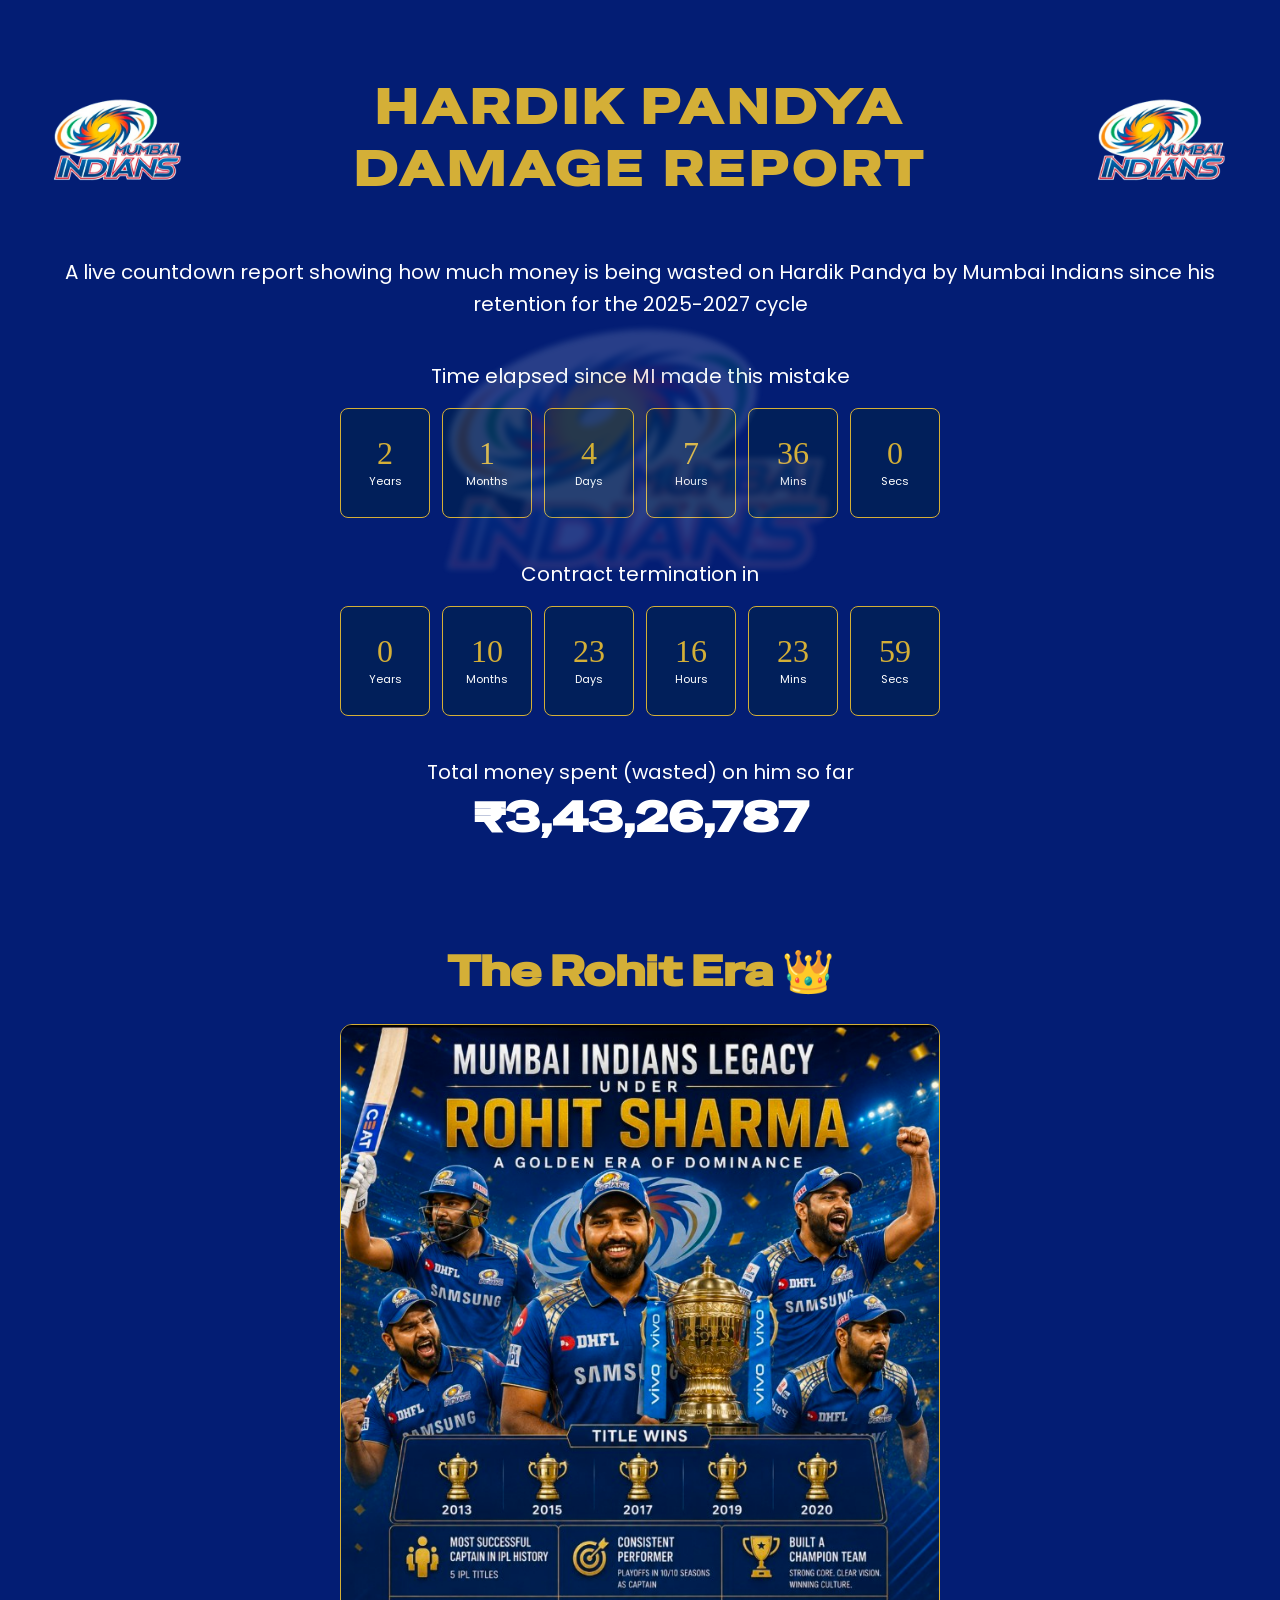
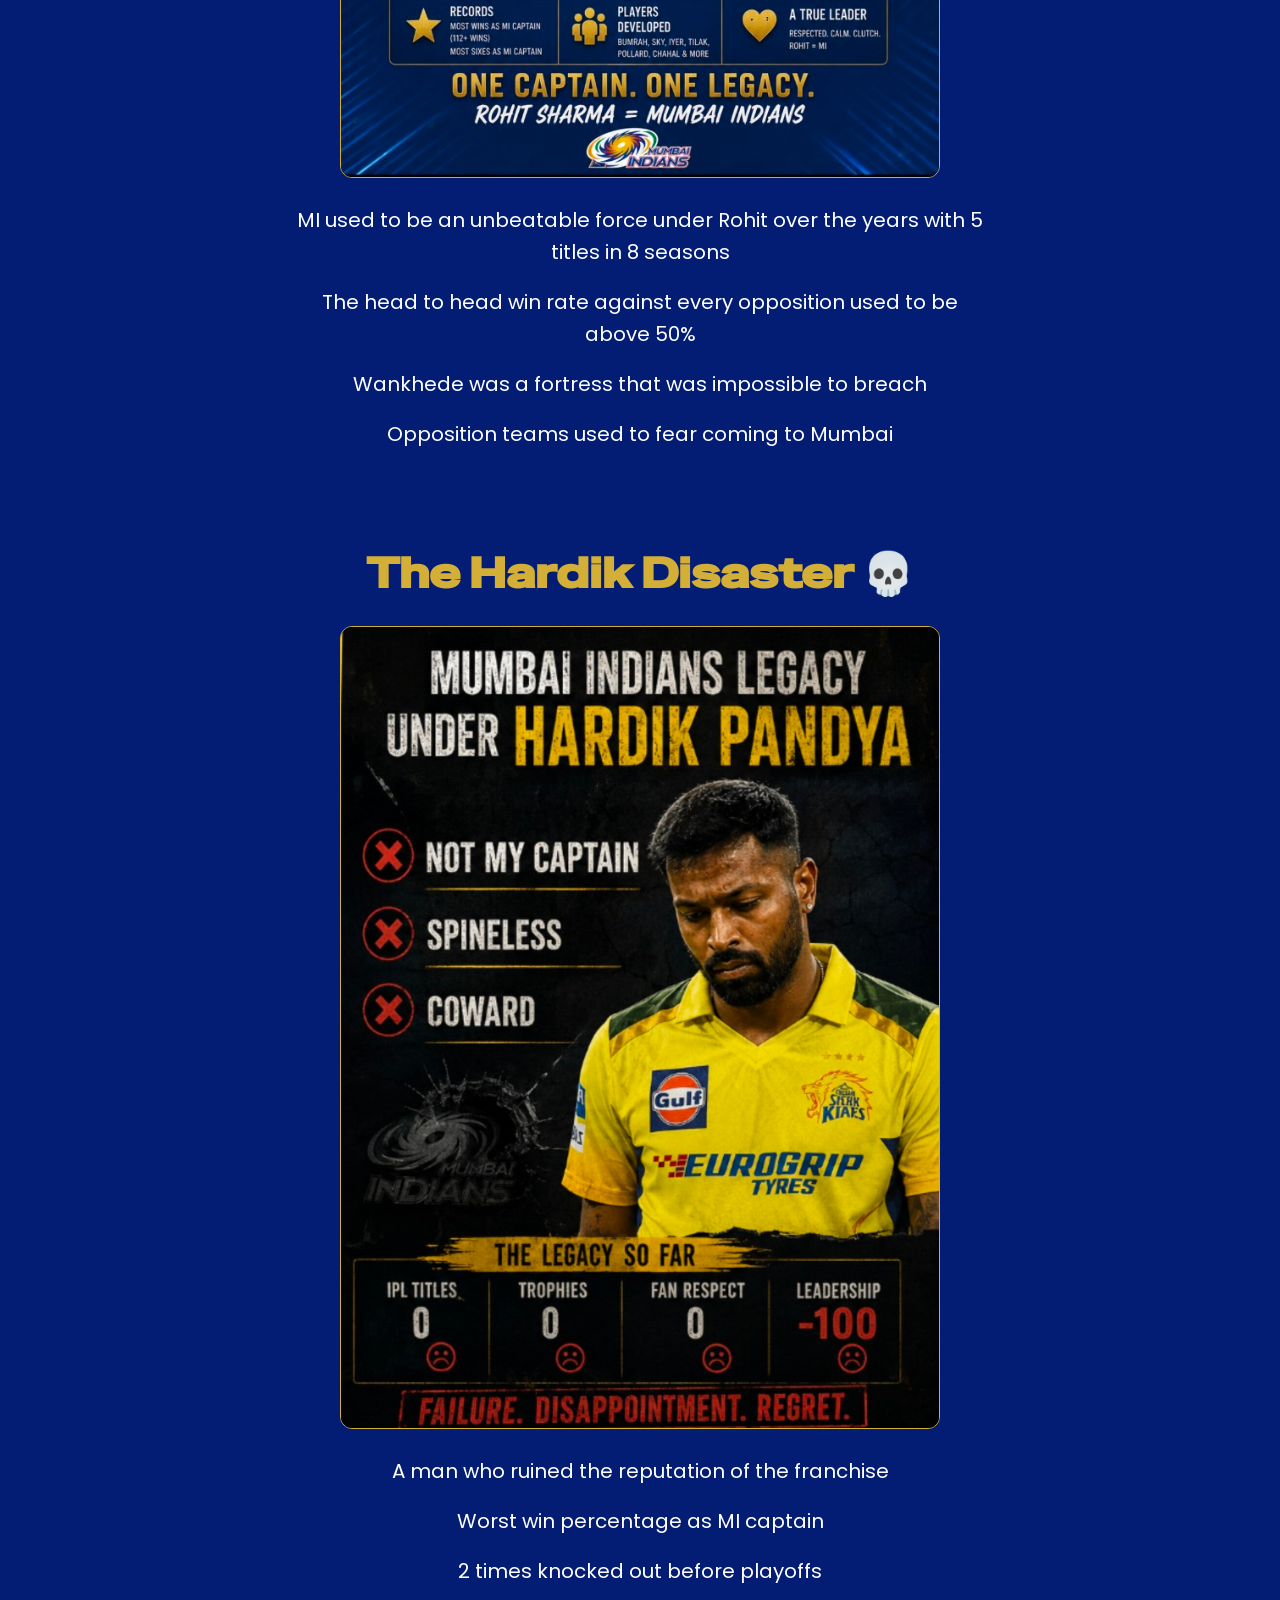
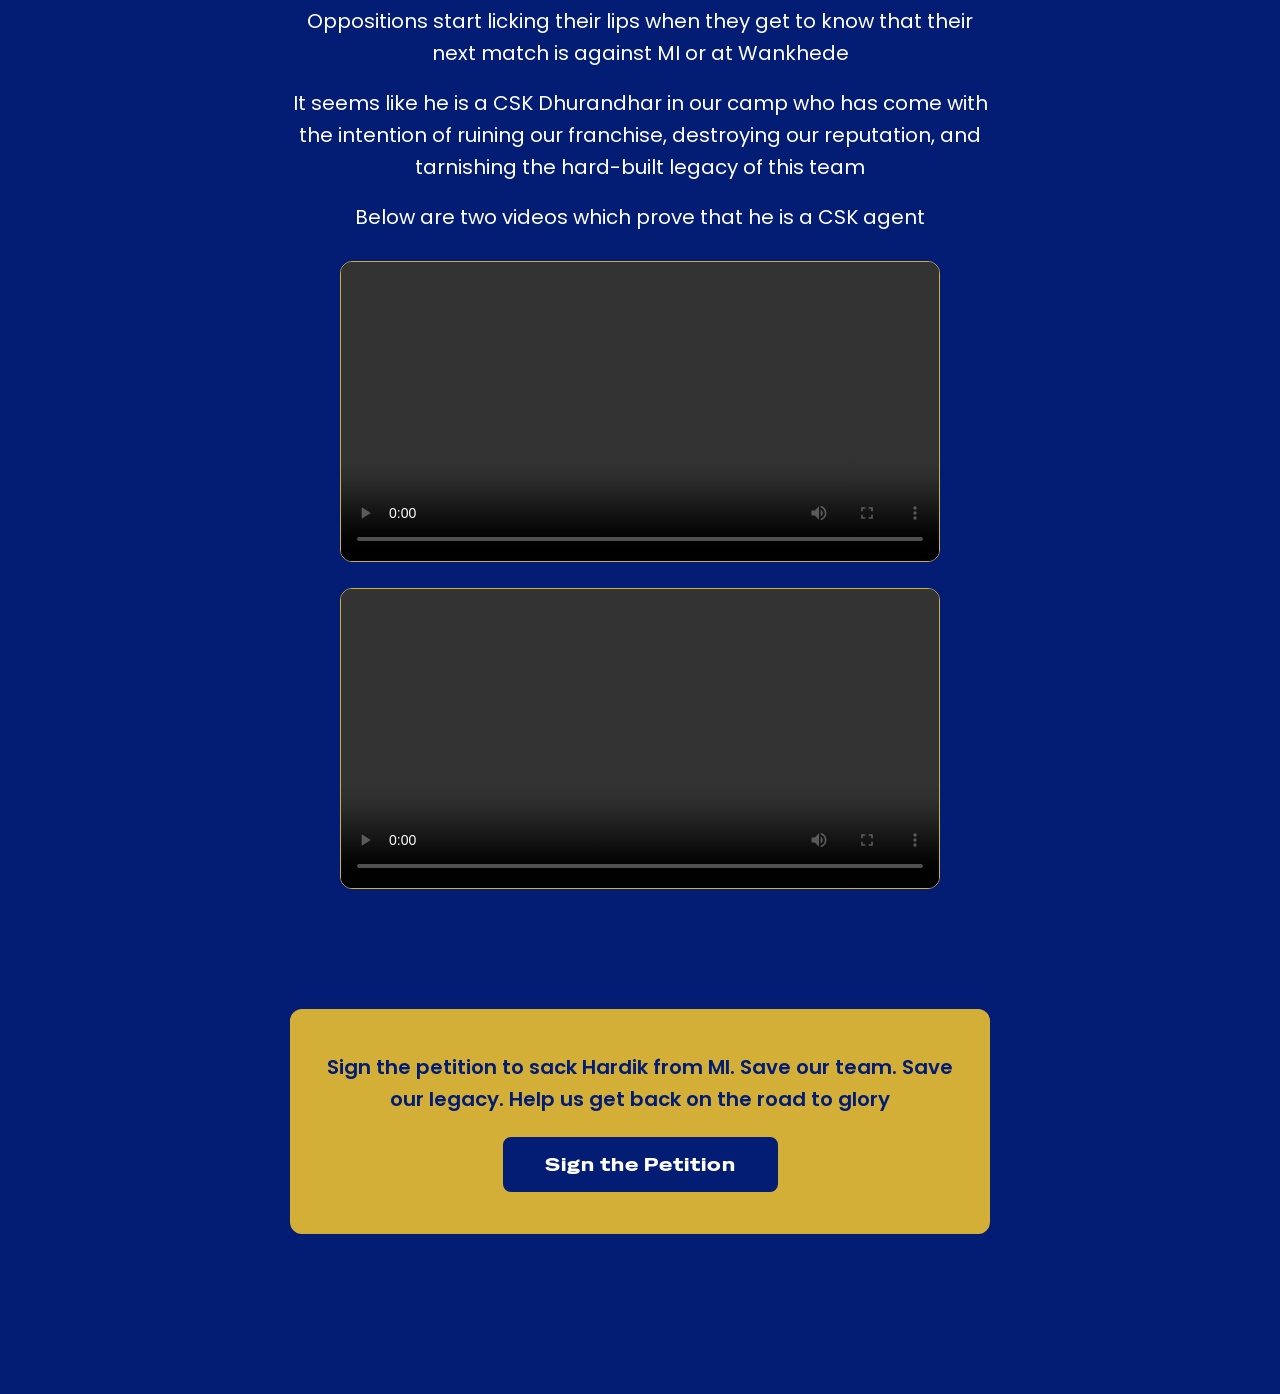
==== index.html @ b76c21c2 "Add files via upload" ====
<!DOCTYPE html>
<html>
    <head>
        <script src="script.js" defer></script>
        <link href="https://fonts.googleapis.com/css2?family=Special+Gothic+Expanded+One&family=Poppins:wght@300;400;600&display=swap" rel="stylesheet">
        <link rel="stylesheet" href="style.css">
        <title>Hardik Pandya Damage Report</title>
    </head>

    <body>

        <div class="bg-watermark"></div>

        <div class="header">
            <div class="header-top">
                <img src="MIlogoUpdated.png" class="header-logo" alt="MI Logo">
                <h1>HARDIK PANDYA DAMAGE REPORT</h1>
                <img src="MIlogoUpdated.png" class="header-logo" alt="MI Logo">
            </div>
            <p>A live countdown report showing how much money is being wasted on Hardik Pandya by Mumbai Indians since his retention for the 2025-2027 cycle</p>
        </div>

        <div class="section">
            <p>Time elapsed since MI made this mistake</p>
            <div class="boxes">
                <div class="box"><span id="el-y">0</span><small>Years</small></div>
                <div class="box"><span id="el-mo">0</span><small>Months</small></div>
                <div class="box"><span id="el-d">0</span><small>Days</small></div>
                <div class="box"><span id="el-h">0</span><small>Hours</small></div>
                <div class="box"><span id="el-m">0</span><small>Mins</small></div>
                <div class="box"><span id="el-s">0</span><small>Secs</small></div>
            </div>
        </div>

        <div class="section">
            <p>Contract termination in</p>
            <div class="boxes">
                <div class="box"><span id="re-y">0</span><small>Years</small></div>
                <div class="box"><span id="re-mo">0</span><small>Months</small></div>
                <div class="box"><span id="re-d">0</span><small>Days</small></div>
                <div class="box"><span id="re-h">0</span><small>Hours</small></div>
                <div class="box"><span id="re-m">0</span><small>Mins</small></div>
                <div class="box"><span id="re-s">0</span><small>Secs</small></div>
            </div>
        </div>

        <div class="money-section">
            <p>Total money spent (wasted) on him so far</p>
            <h2 id="money">₹0</h2>
        </div>

        <div class="image-section">

            <h2>The Rohit Era 👑</h2>
            <img src="RohitLegacy.jpeg" class="stat-image" alt="Rohit Sharma Captaincy Stats">
            <p>MI used to be an unbeatable force under Rohit over the years with 5 titles in 8 seasons</p>
            <p>The head to head win rate against every opposition used to be above 50%</p>
            <p>Wankhede was a fortress that was impossible to breach</p>
            <p style="margin-bottom: 60px;">Opposition teams used to fear coming to Mumbai</p>

            <h2>The Hardik Disaster 💀</h2>
            <img src="Hardiklegacy.jpeg" class="stat-image" alt="Hardik Pandya Captaincy Stats">
            <p>A man who ruined the reputation of the franchise</p>
            <p>Worst win percentage as MI captain</p>
            <p>2 times knocked out before playoffs</p>
            <p>Oppositions start licking their lips when they get to know that their next match is against MI or at Wankhede</p>
            <p>It seems like he is a CSK Dhurandhar in our camp who has come with the intention of ruining our franchise, destroying our reputation, and tarnishing the hard-built legacy of this team</p>
            <p>Below are two videos which prove that he is a CSK agent</p>

            <video class="proof-video" controls>
                <source src="HardikCSKagent.mp4" type="video/mp4">
                Your browser does not support the video tag.
            </video>

            <video class="proof-video" controls>
                <source src="HardikCSKDhurandhar.mp4" type="video/mp4">
                Your browser does not support the video tag.
            </video>

        </div>

        <div class="petition-section">
            <p>Sign the petition to sack Hardik from MI. Save our team. Save our legacy. Help us get back on the road to glory</p>
            <a href="petition.html" class="petition-btn">Sign the Petition</a>
        </div>

    </body>
</html>
---- style.css ----
* {
    margin: 0;
    padding: 0;
    box-sizing: border-box;
}

body {
    background-color: #031d74;
    color: #ffffff;
    font-family: 'Special Gothic Expanded One', sans-serif;
    text-align: center;
    padding: 40px 20px;
    position: relative;
    z-index: 1;
}

/* PETITION PAGE OVERRIDES */
body.petition-page {
    background-color: #ffffff;
    color: #111111;
}

body.petition-page h1 {
    color: #D4AF37;
    letter-spacing: 3px;
}

body.petition-page h2 {
    color: #111111;
}

body.petition-page p {
    color: #333333;
}

body.petition-page .bg-watermark {
    opacity: 0;
}

body.petition-page .story-block {
    border-left: 3px solid #031d74;
}

body.petition-page .story-block h2 {
    color: #031d74;
}

body.petition-page .story-block p {
    color: #333333;
}

body.petition-page .petition-final {
    background-color: #031d74;
    border: 2px solid #D4AF37;
    border-radius: 12px;
}

body.petition-page .petition-final h2 {
    color: #D4AF37;
}

body.petition-page .petition-final p {
    color: #ffffff;
}

/* Gold button, turns blue on hover */
body.petition-page .petition-btn {
    background-color: #D4AF37;
    color: #031d74;
    font-weight: 700;
}

body.petition-page .petition-btn:hover {
    background-color: #031d74;
    color: #D4AF37;
    border: 2px solid #D4AF37;
}

body.petition-page .back-btn {
    color: #031d74;
    font-weight: 600;
}

body.petition-page .back-btn:hover {
    color: #D4AF37;
}

.bg-watermark {
    position: fixed;
    top: 50%;
    left: 50%;
    transform: translate(-50%, -50%);
    width: 600px;
    height: 600px;
    background-image: url('MIlogoUpdated.png');
    background-size: contain;
    background-repeat: no-repeat;
    background-position: center;
    opacity: 0.15;
    filter: blur(3px);
    z-index: 0;
    pointer-events: none;
}

h1 {
    font-family: 'Special Gothic Expanded One', sans-serif;
    font-size: 48px;
    color: #D4AF37;
    letter-spacing: 5px;
    margin-bottom: 5px;
}

h2 {
    font-family: 'Special Gothic Expanded One', sans-serif;
    font-size: 42px;
    color: #ffffff;
    margin-bottom: 10px;
}

p {
    font-size: 20px;
    color: #ffffff;
    margin-bottom: 2px;
    line-height: 1.6;
    font-family: 'Poppins', sans-serif;
}

.header {
    margin-bottom: 40px;
}

.header-top {
    display: flex;
    align-items: center;
    justify-content: center;
    gap: 20px;
    margin-bottom: 16px;
}

.header-logo {
    width: 200px;
    height: 200px;
    object-fit: contain;
}

.section {
    margin: 40px auto;
    max-width: 700px;
}

.boxes {
    display: flex;
    justify-content: center;
    gap: 12px;
    flex-wrap: wrap;
    margin-top: 16px;
}

.box {
    background-color: #011f5a;
    color: #D4AF37;
    width: 90px;
    height: 110px;
    border-radius: 8px;
    display: flex;
    flex-direction: column;
    align-items: center;
    justify-content: center;
    font-family: 'Bebas Neue', cursive;
    border: 1px solid #D4AF37;
}

.box span {
    font-size: 32px;
    line-height: 1;
}

.box small {
    font-size: 11px;
    font-family: 'Poppins', sans-serif;
    margin-top: 4px;
    color: #ffffff;
}

.money-section {
    margin: 40px auto;
    max-width: 700px;
    margin-bottom: 80px;
}

.image-section {
    margin: 40px auto;
    max-width: 700px;
    display: flex;
    flex-direction: column;
    align-items: center;
    gap: 16px;
}

.stat-image {
    width: 100%;
    max-width: 600px;
    border-radius: 12px;
    border: 1px solid #D4AF37;
    opacity: 1;
    margin-bottom: 10px;
    position: relative;
    z-index: 2;
}

.image-section h2 {
    color: #D4AF37;
    margin-top: 20px;
}

.proof-video {
    width: 100%;
    max-width: 600px;
    border-radius: 12px;
    border: 1px solid #D4AF37;
    margin-top: 10px;
    position: relative;
    z-index: 2;
}

.petition-section {
    margin: 120px auto;
    max-width: 700px;
    padding: 40px 20px;

    background-color: #D4AF37;
    border: 2px solid #D4AF37;
    border-radius: 12px;

    position: relative;
    z-index: 5;

    opacity: 1;
    isolation: isolate;
}

.petition-section p {
    color: #031d74;
    font-weight: 600;
}

.petition-btn {
    display: inline-block;
    margin-top: 20px;
    padding: 14px 40px;
    background-color: #031d74;
    color: #ffffff;
    font-family: 'Special Gothic Expanded One', sans-serif;
    font-size: 18px;
    border-radius: 8px;
    text-decoration: none;
    letter-spacing: 1px;
    transition: all 0.3s ease;
    border: 2px solid #031d74;
}

.petition-btn:hover {
    background-color: #ffffff;
    color: #031d74;
    border: 2px solid #031d74;
}

.petition-btn:hover {
    background-color: #ffffff;
    color: #031d74;
}

.petition-story {
    max-width: 700px;
    margin: 40px auto;
    display: flex;
    flex-direction: column;
    gap: 40px;
    text-align: left;
}

.story-block {
    border-left: 3px solid #D4AF37;
    padding-left: 24px;
}

.story-block h2 {
    color: #D4AF37;
    font-size: 28px;
    margin-bottom: 12px;
}

.story-block p {
    font-size: 16px;
    color: #ffffff;
    margin-bottom: 12px;
    line-height: 1.8;
}

.petition-final {
    text-align: center;
    padding: 40px 20px;
    border: 1px solid #D4AF37;
    border-radius: 12px;
    margin-top: 20px;
}

.back-btn {
    display: inline-block;
    margin-top: 10px;
    color: #D4AF37;
    font-family: 'Poppins', sans-serif;
    font-size: 14px;
    text-decoration: none;
    transition: all 0.3s ease;
}

.bottom-back {
    text-align: center;
    margin-top: 30px;
    margin-bottom: 60px;
}
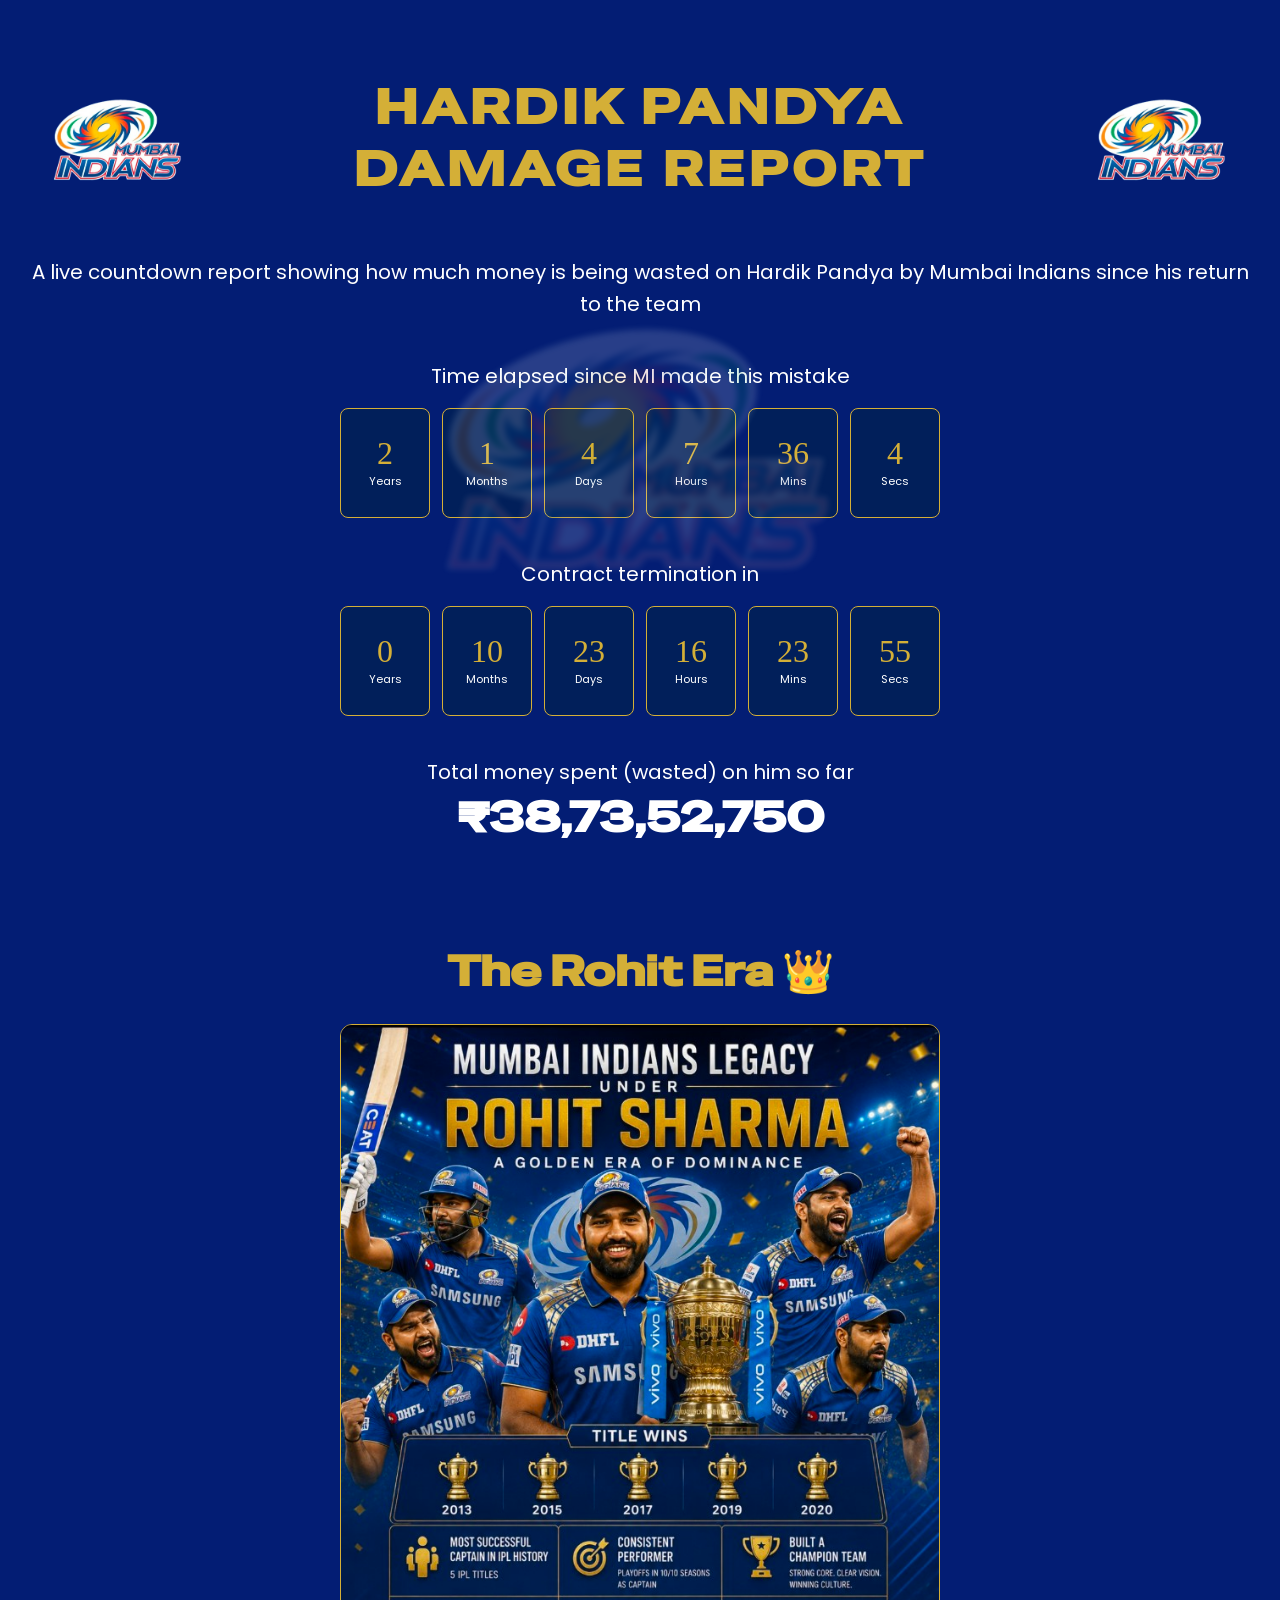
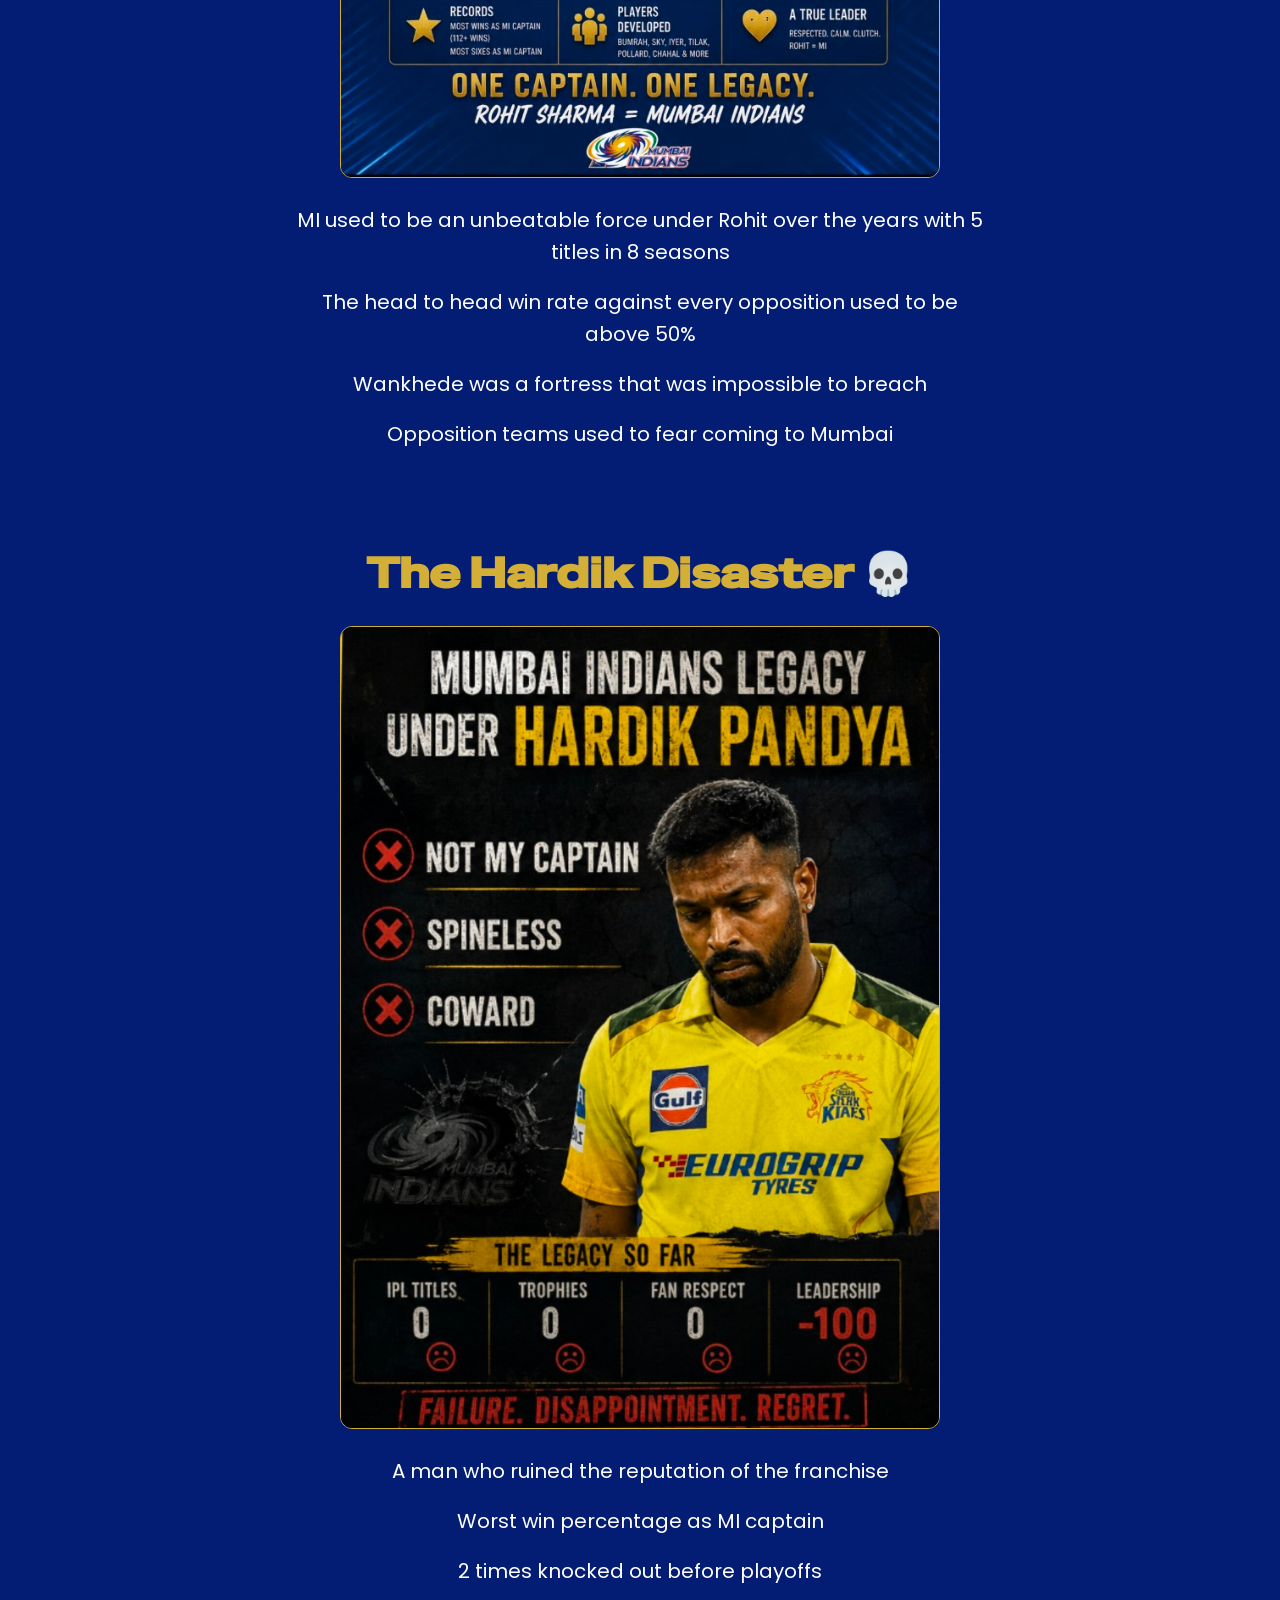
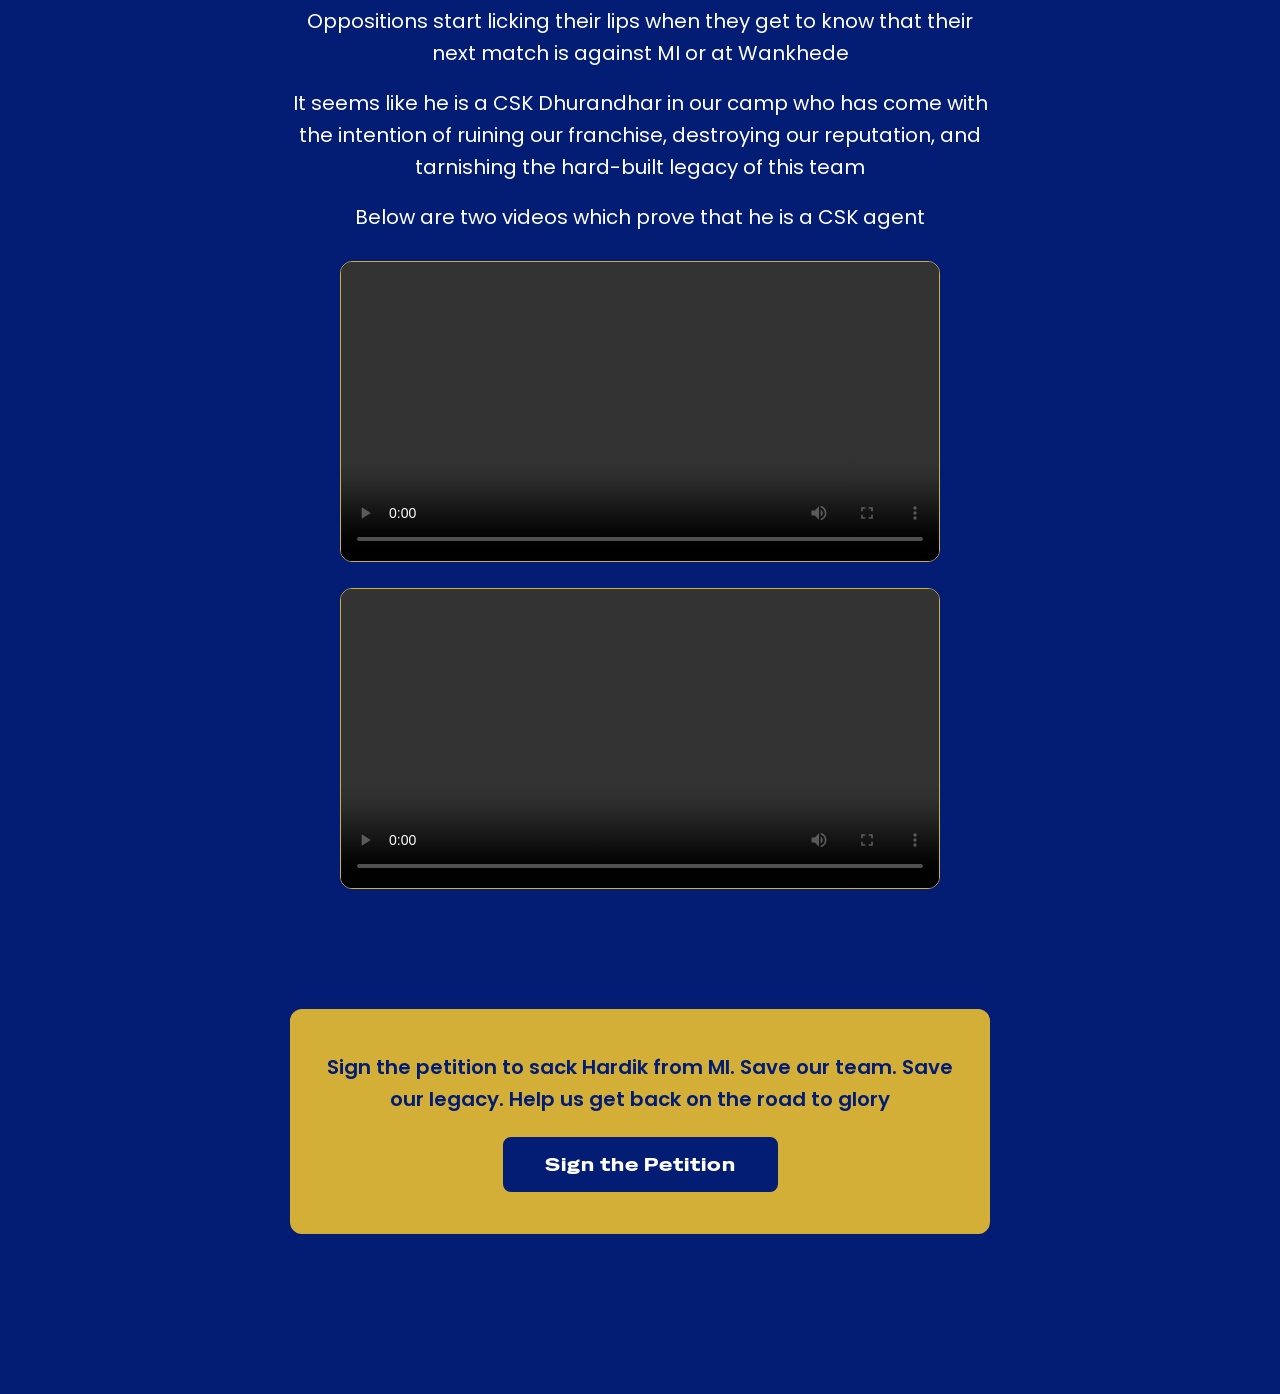
==== commit 88d18a7f: "Update index.html" ====
--- a/index.html
+++ b/index.html
@@ -17,7 +17,7 @@
                 <h1>HARDIK PANDYA DAMAGE REPORT</h1>
                 <img src="MIlogoUpdated.png" class="header-logo" alt="MI Logo">
             </div>
-            <p>A live countdown report showing how much money is being wasted on Hardik Pandya by Mumbai Indians since his retention for the 2025-2027 cycle</p>
+            <p>A live countdown report showing how much money is being wasted on Hardik Pandya by Mumbai Indians since his return to the team </p>
         </div>
 
         <div class="section">
@@ -85,4 +85,4 @@
         </div>
 
     </body>
-</html>+</html>
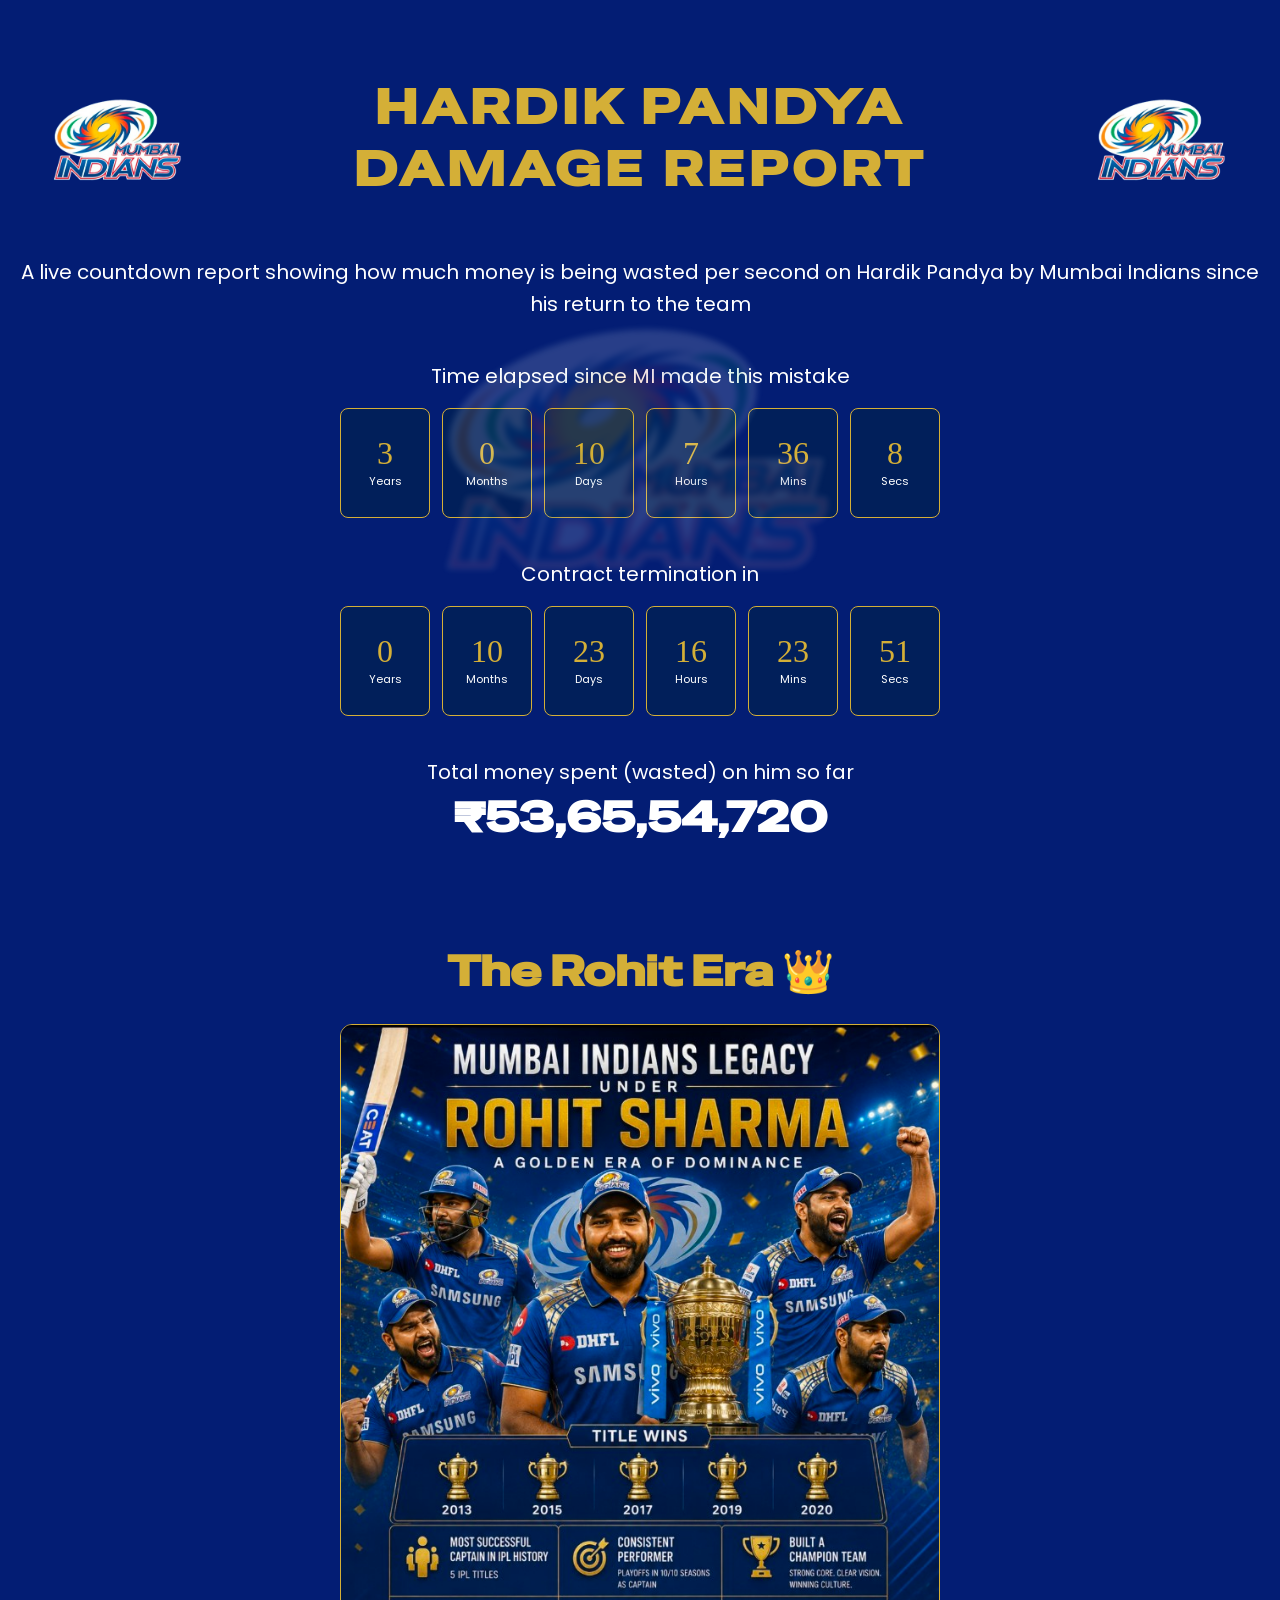
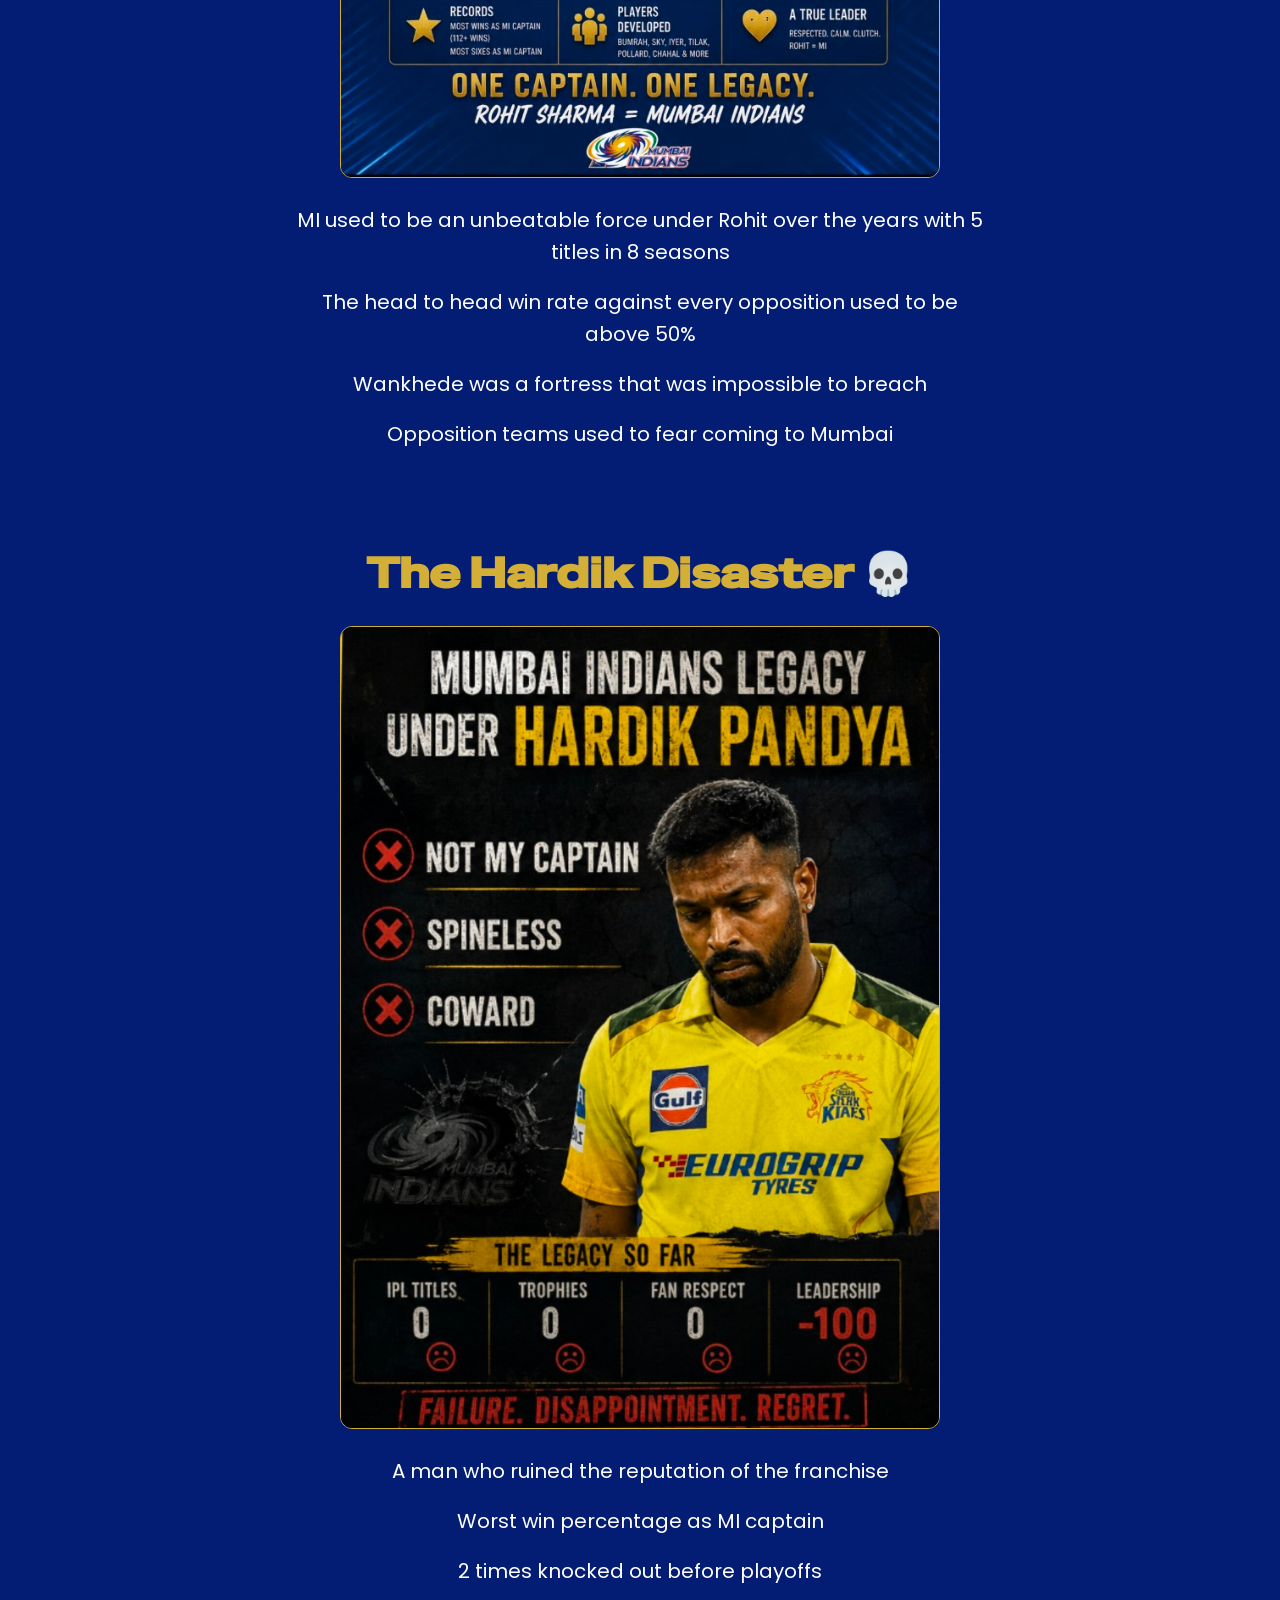
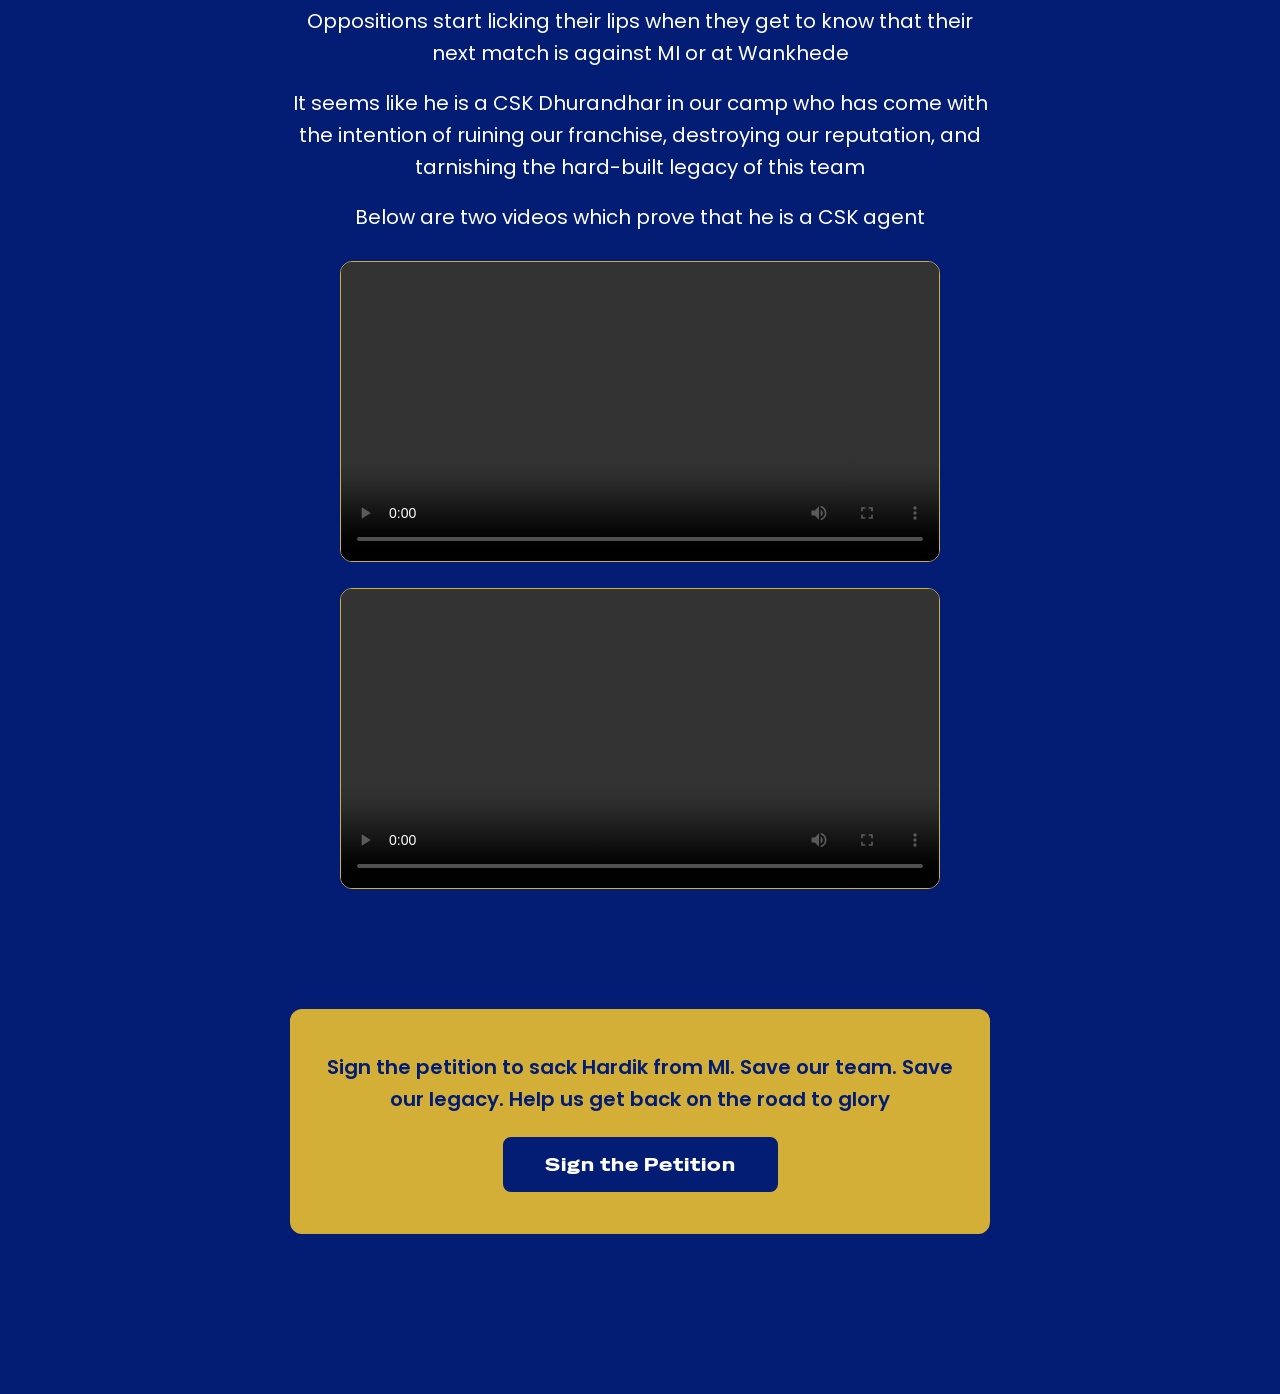
==== commit 3c6370c8: "Update index.html" ====
--- a/index.html
+++ b/index.html
@@ -17,7 +17,7 @@
                 <h1>HARDIK PANDYA DAMAGE REPORT</h1>
                 <img src="MIlogoUpdated.png" class="header-logo" alt="MI Logo">
             </div>
-            <p>A live countdown report showing how much money is being wasted on Hardik Pandya by Mumbai Indians since his return to the team </p>
+            <p>A live countdown report showing how much money is being wasted per second on Hardik Pandya by Mumbai Indians since his return to the team </p>
         </div>
 
         <div class="section">
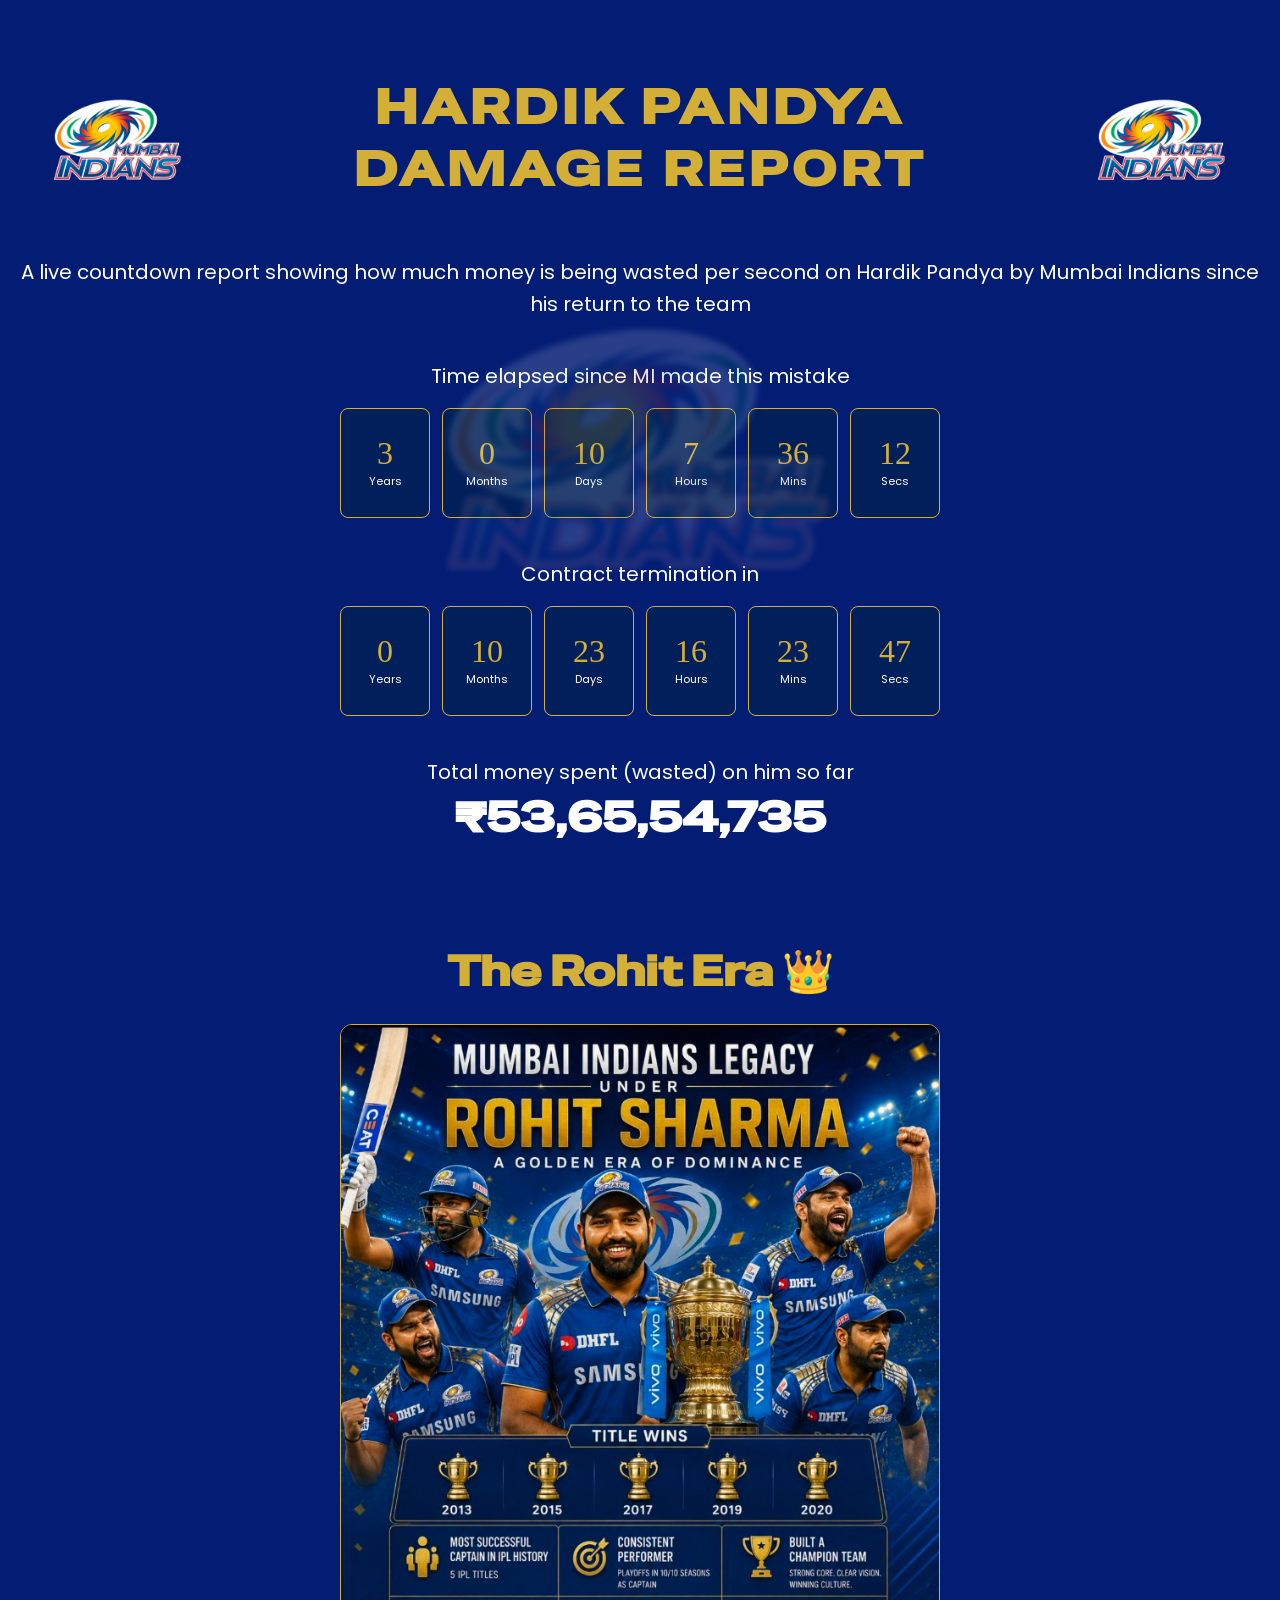
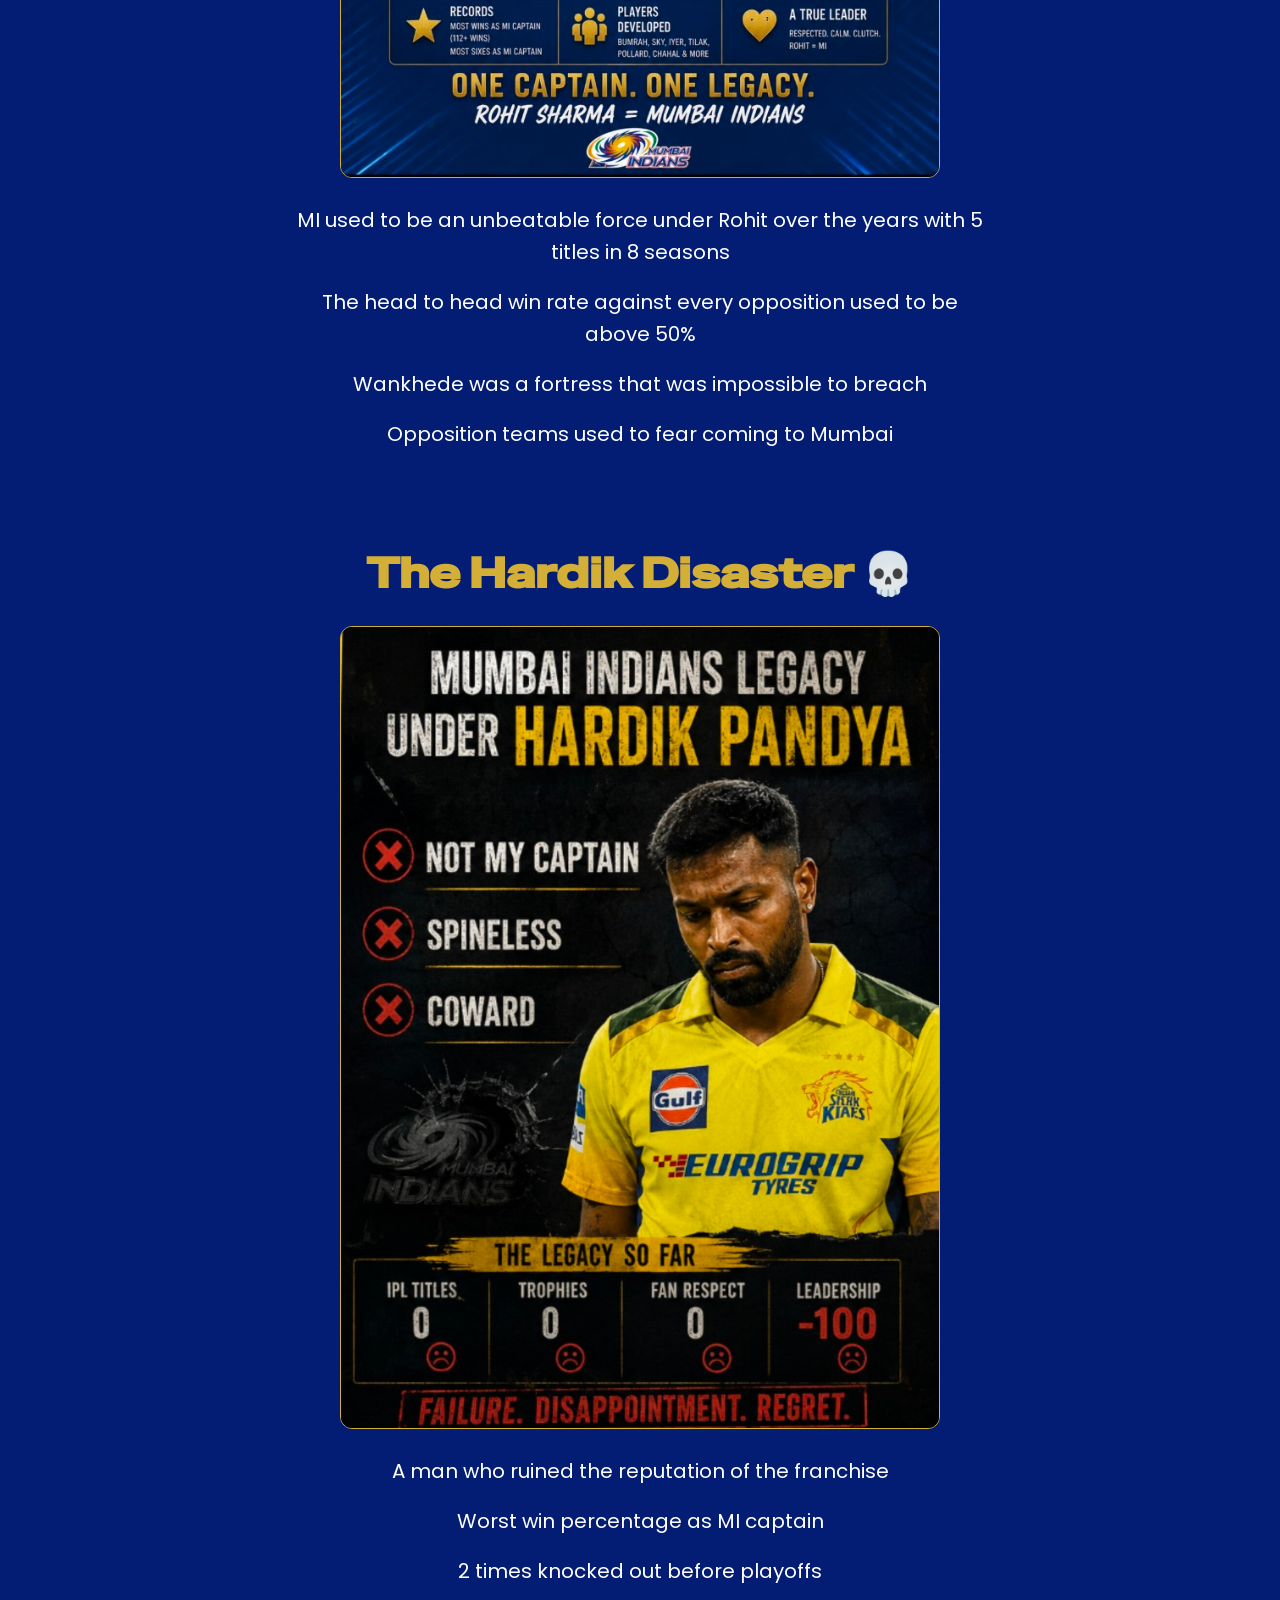
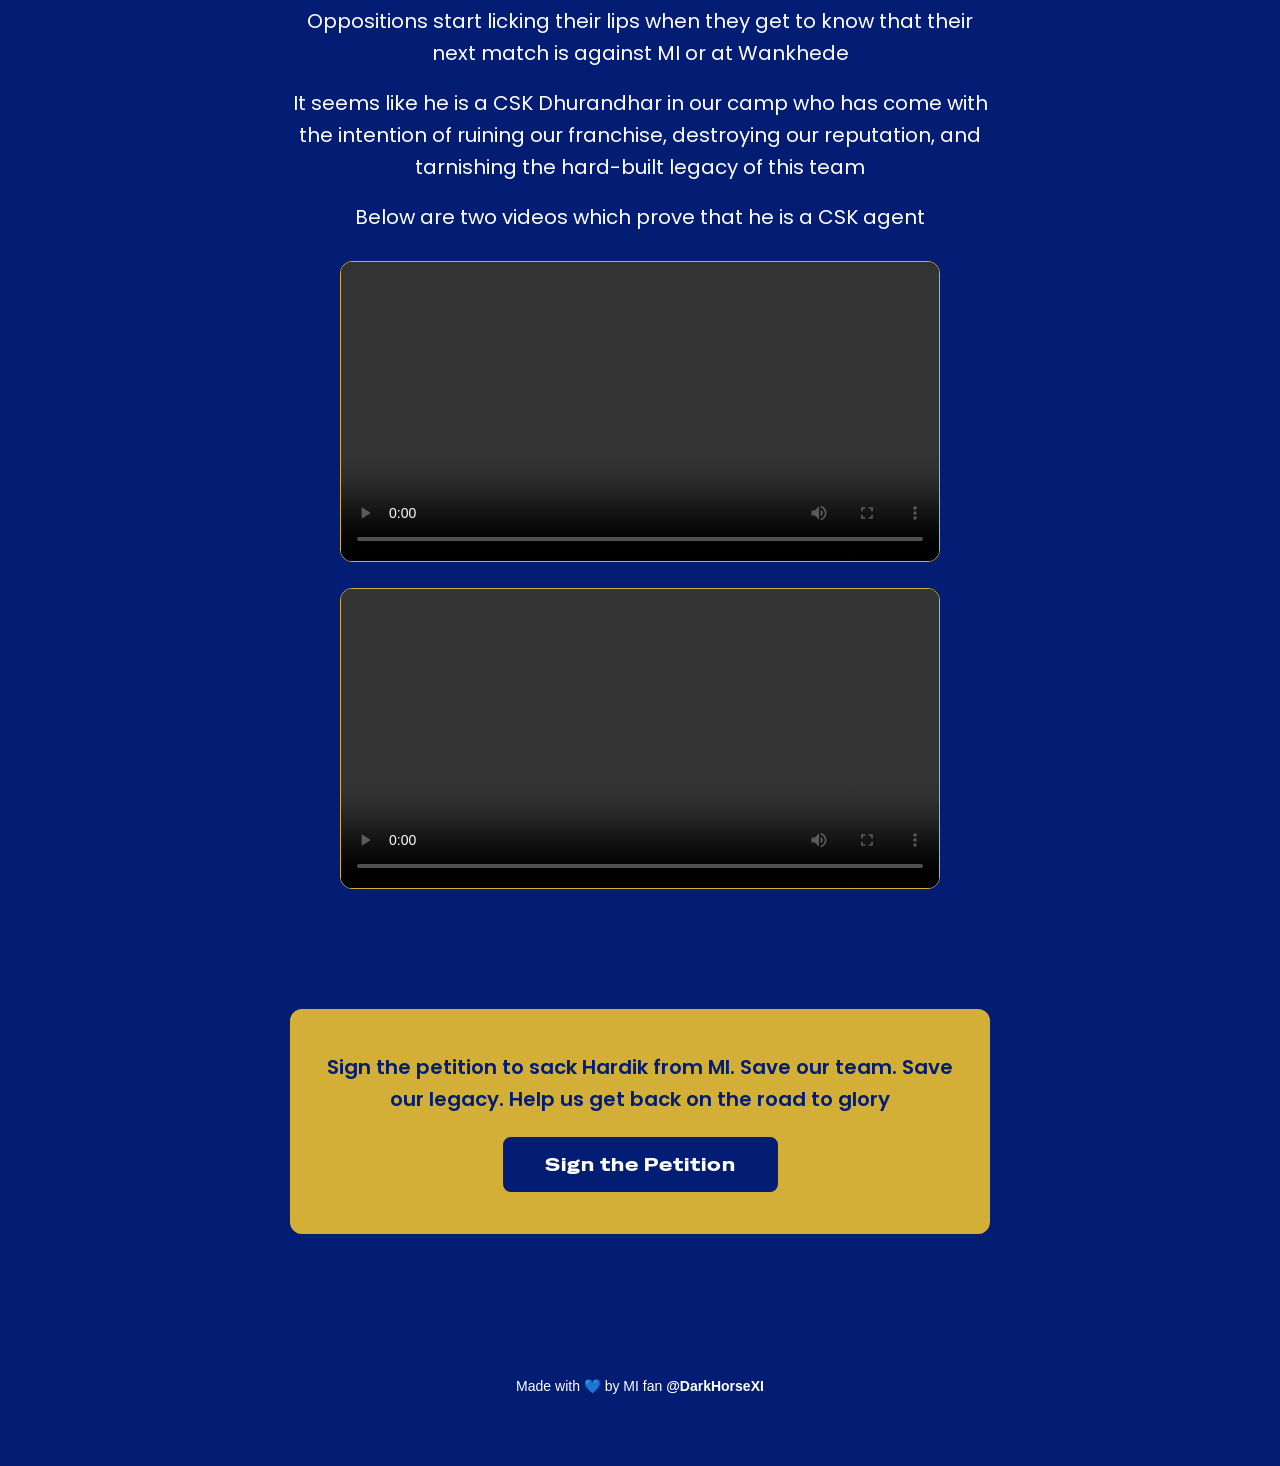
==== commit 46f71ca9: "Update index.html" ====
--- a/index.html
+++ b/index.html
@@ -84,5 +84,9 @@
             <a href="petition.html" class="petition-btn">Sign the Petition</a>
         </div>
 
+        <div style="text-align: center; padding: 24px 0 32px; color: white; font-family: 'Poppins', sans-serif; font-size: 14px; font-weight: 300;">
+            Made with 💙 by MI fan <strong>@DarkHorseXI</strong>
+        </div>
+
     </body>
 </html>
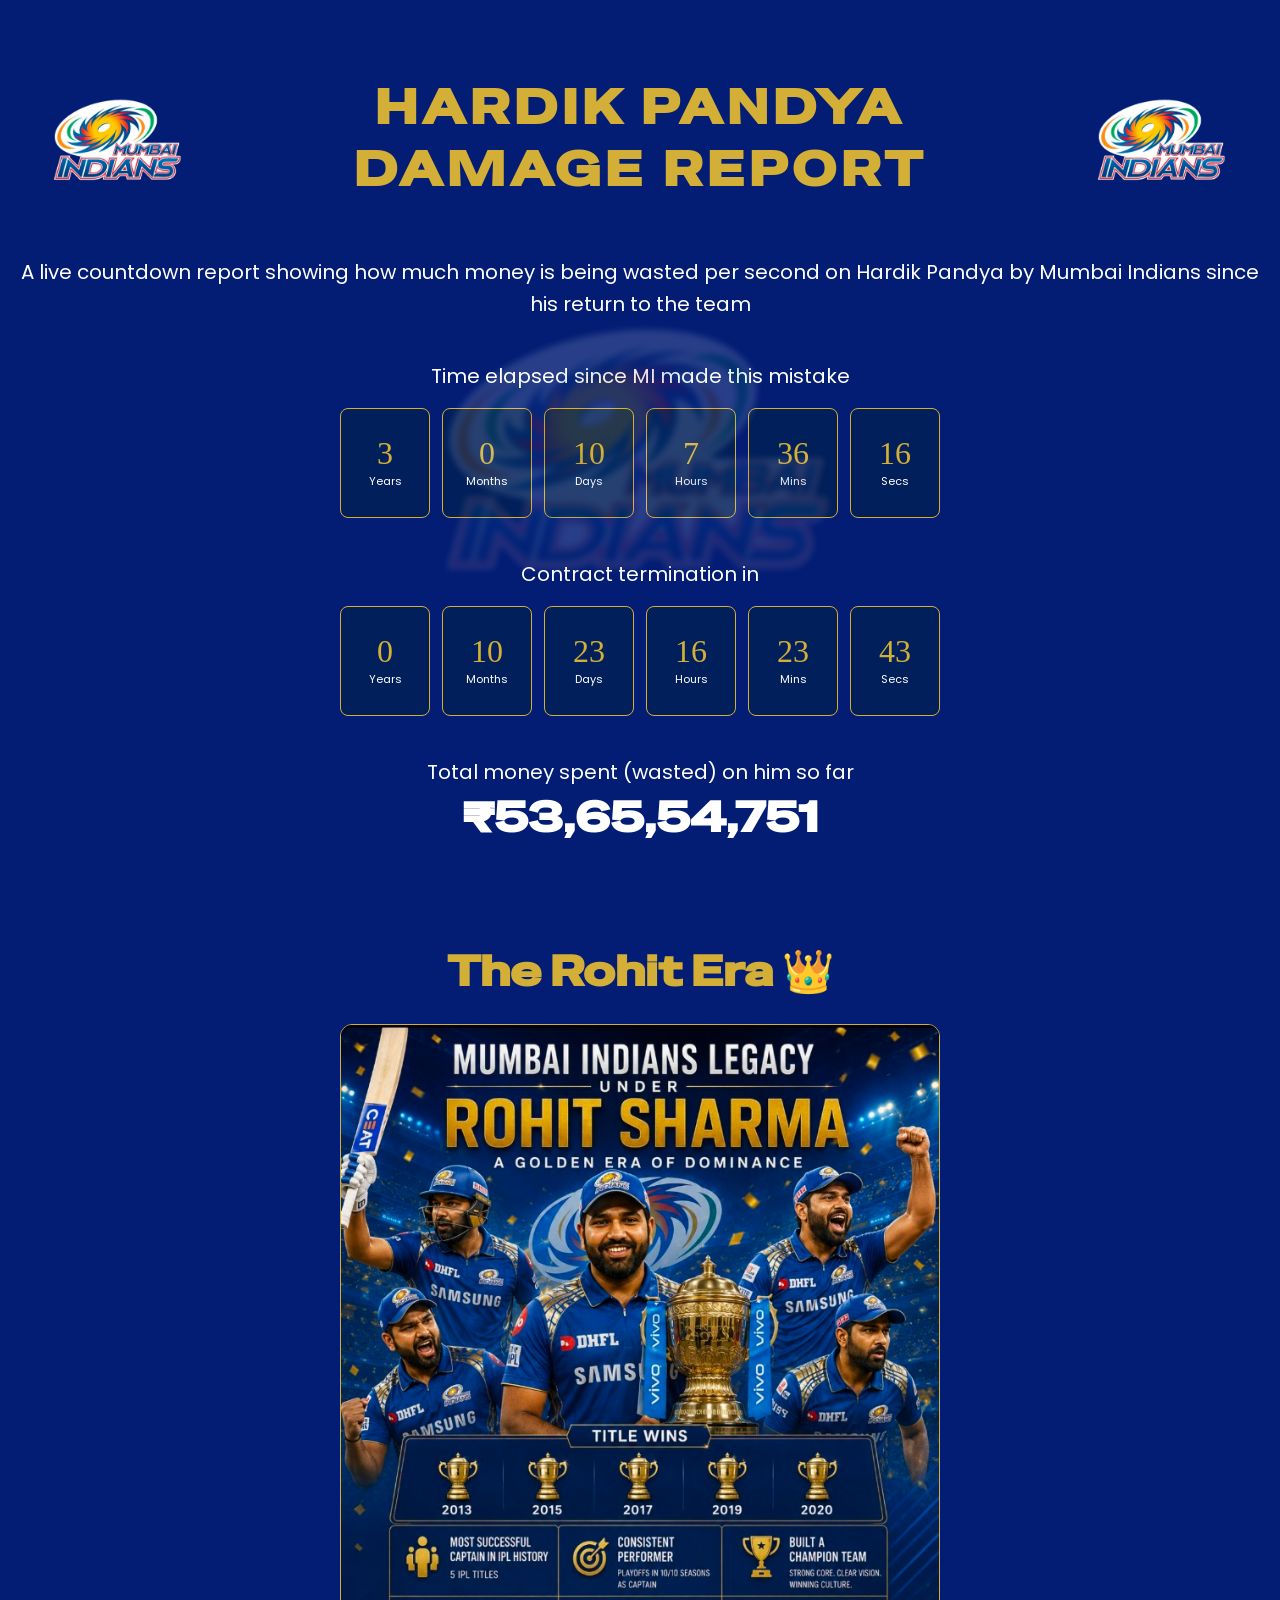
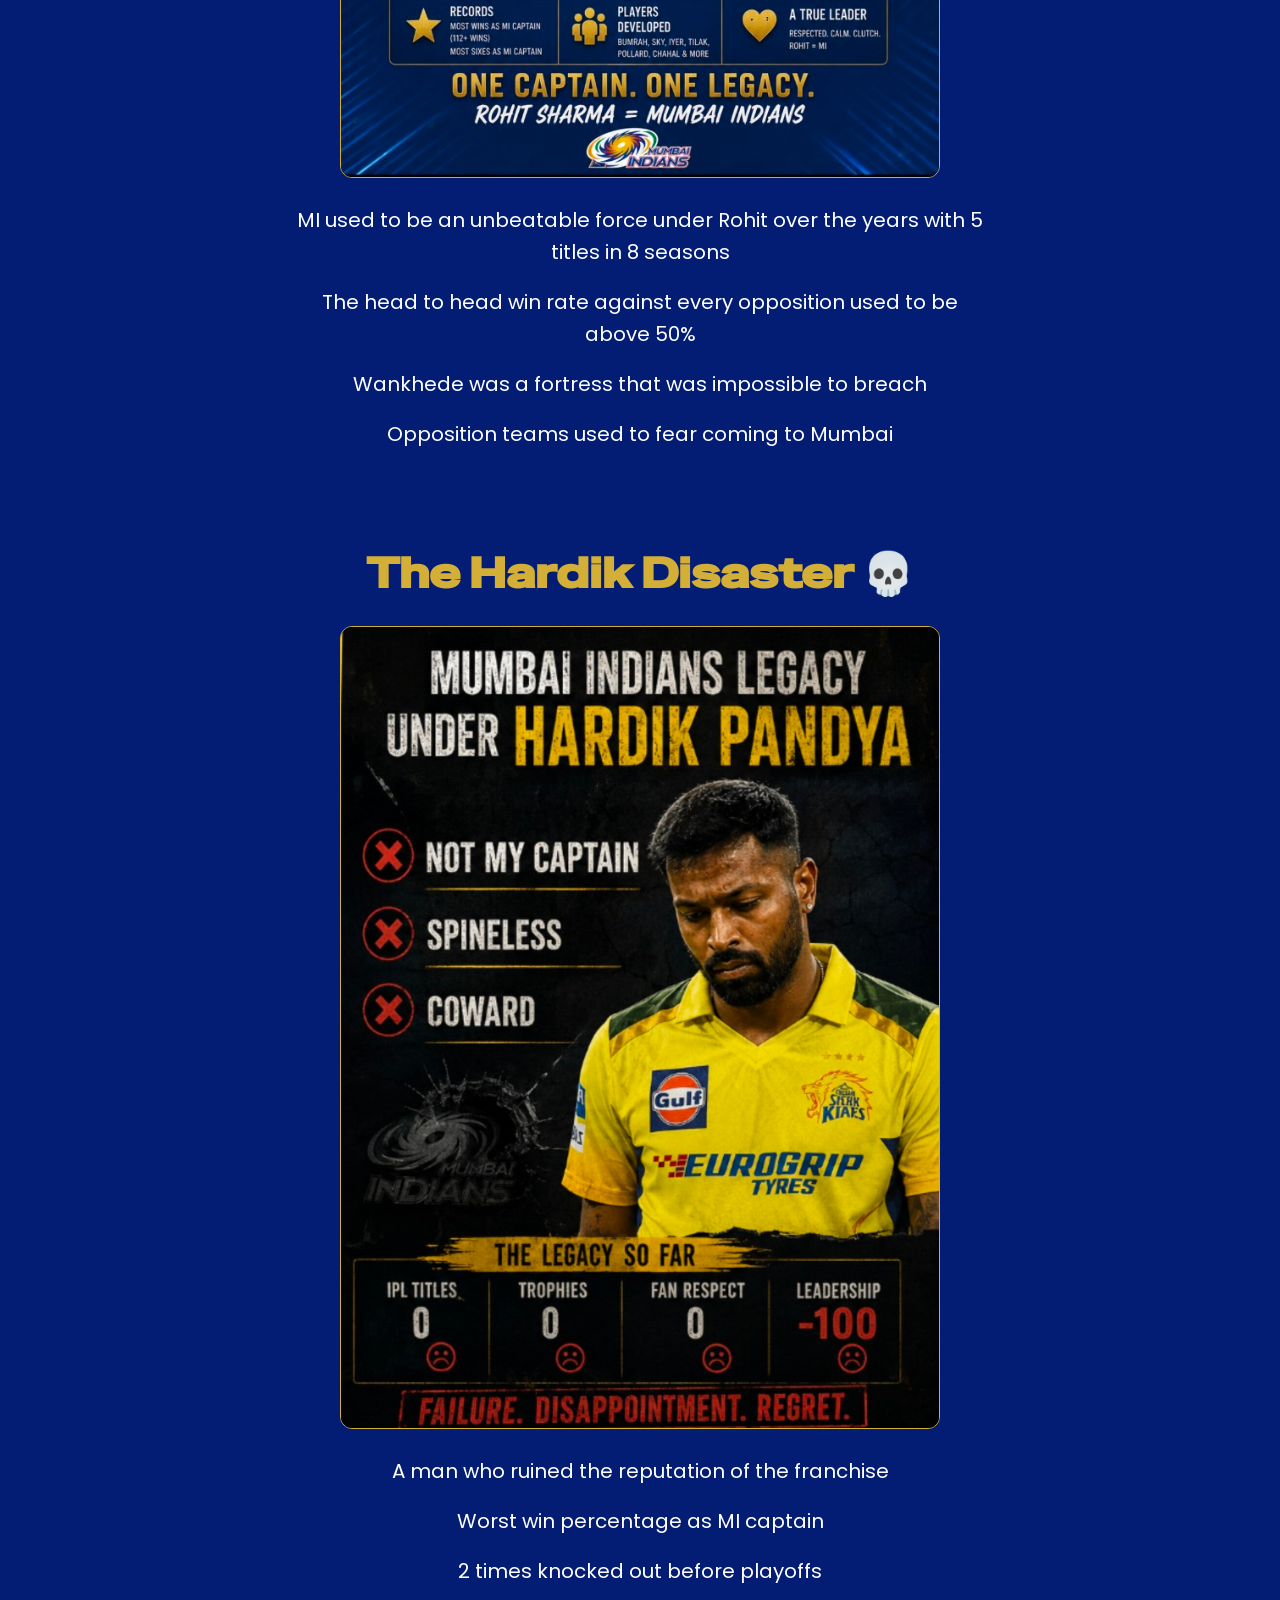
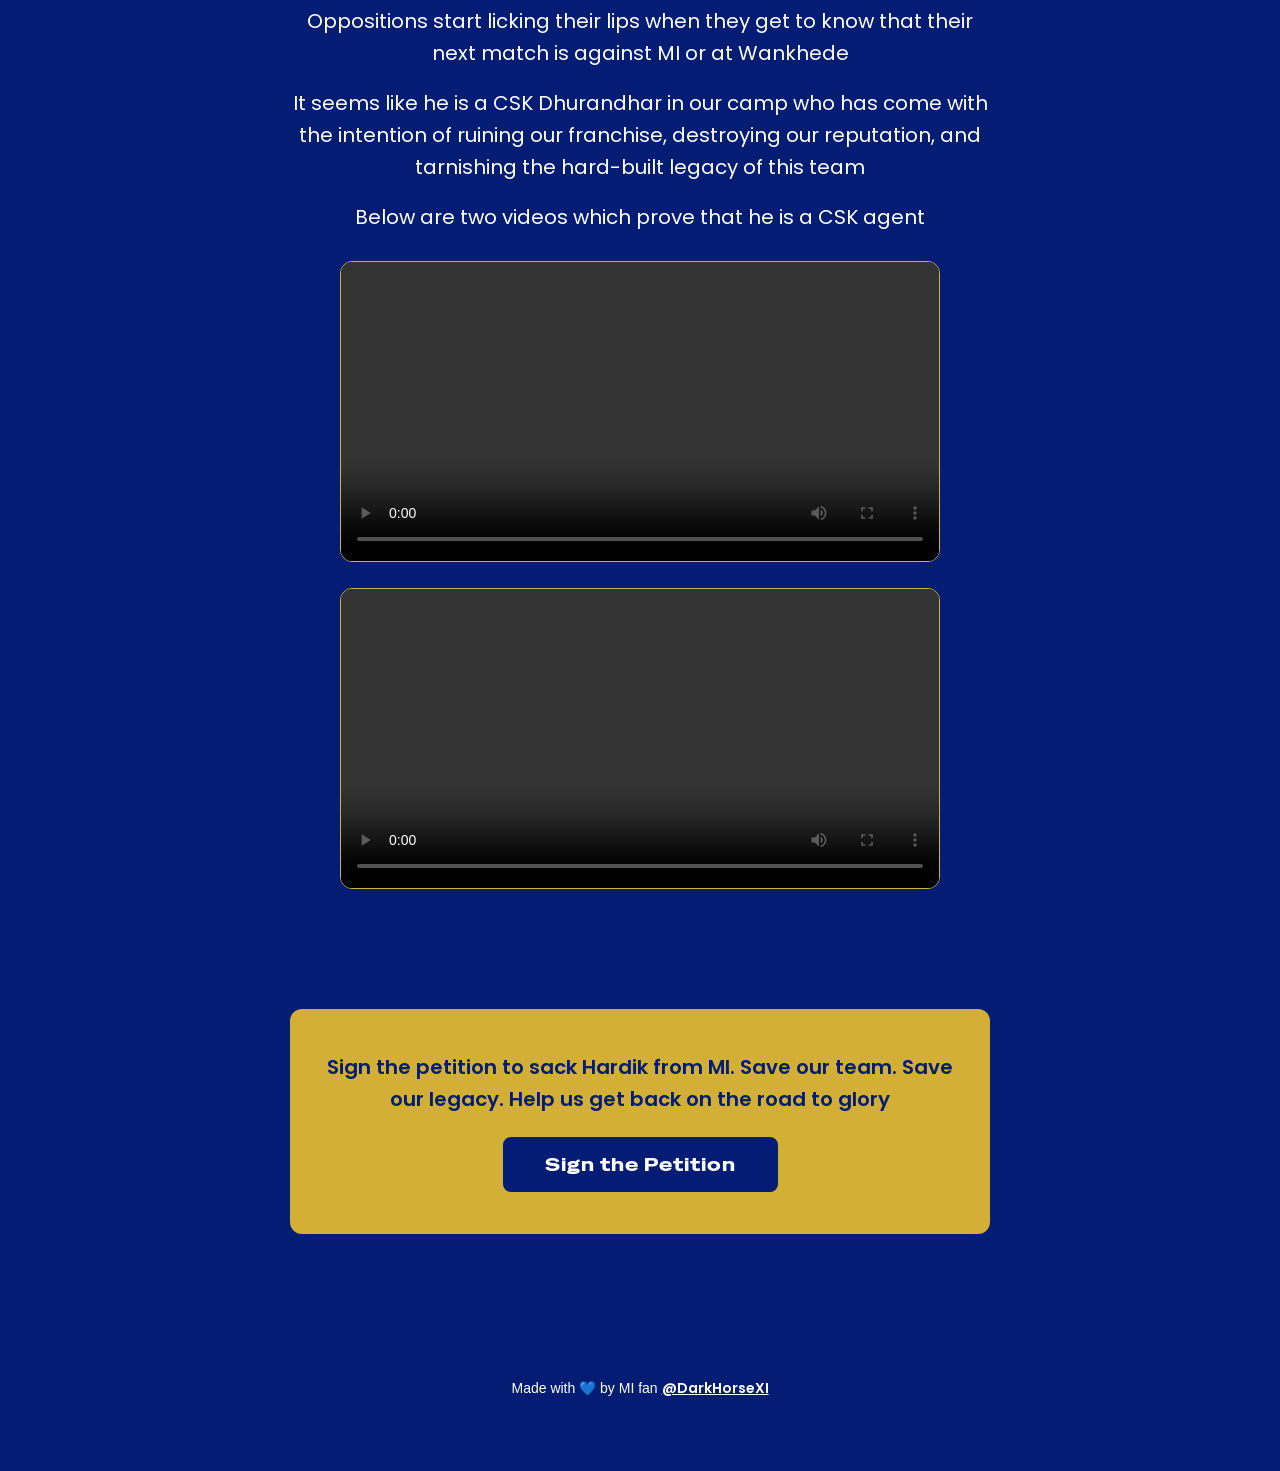
==== commit 7638cedb: "Update index.html" ====
--- a/index.html
+++ b/index.html
@@ -85,7 +85,7 @@
         </div>
 
         <div style="text-align: center; padding: 24px 0 32px; color: white; font-family: 'Poppins', sans-serif; font-size: 14px; font-weight: 300;">
-            Made with 💙 by MI fan <strong>@DarkHorseXI</strong>
+            Made with 💙 by MI fan <a href="https://x.com/DarkHorseXI" target="_blank" style="color: white; font-weight: 600; text-decoration: underline;">@DarkHorseXI</a>
         </div>
 
     </body>
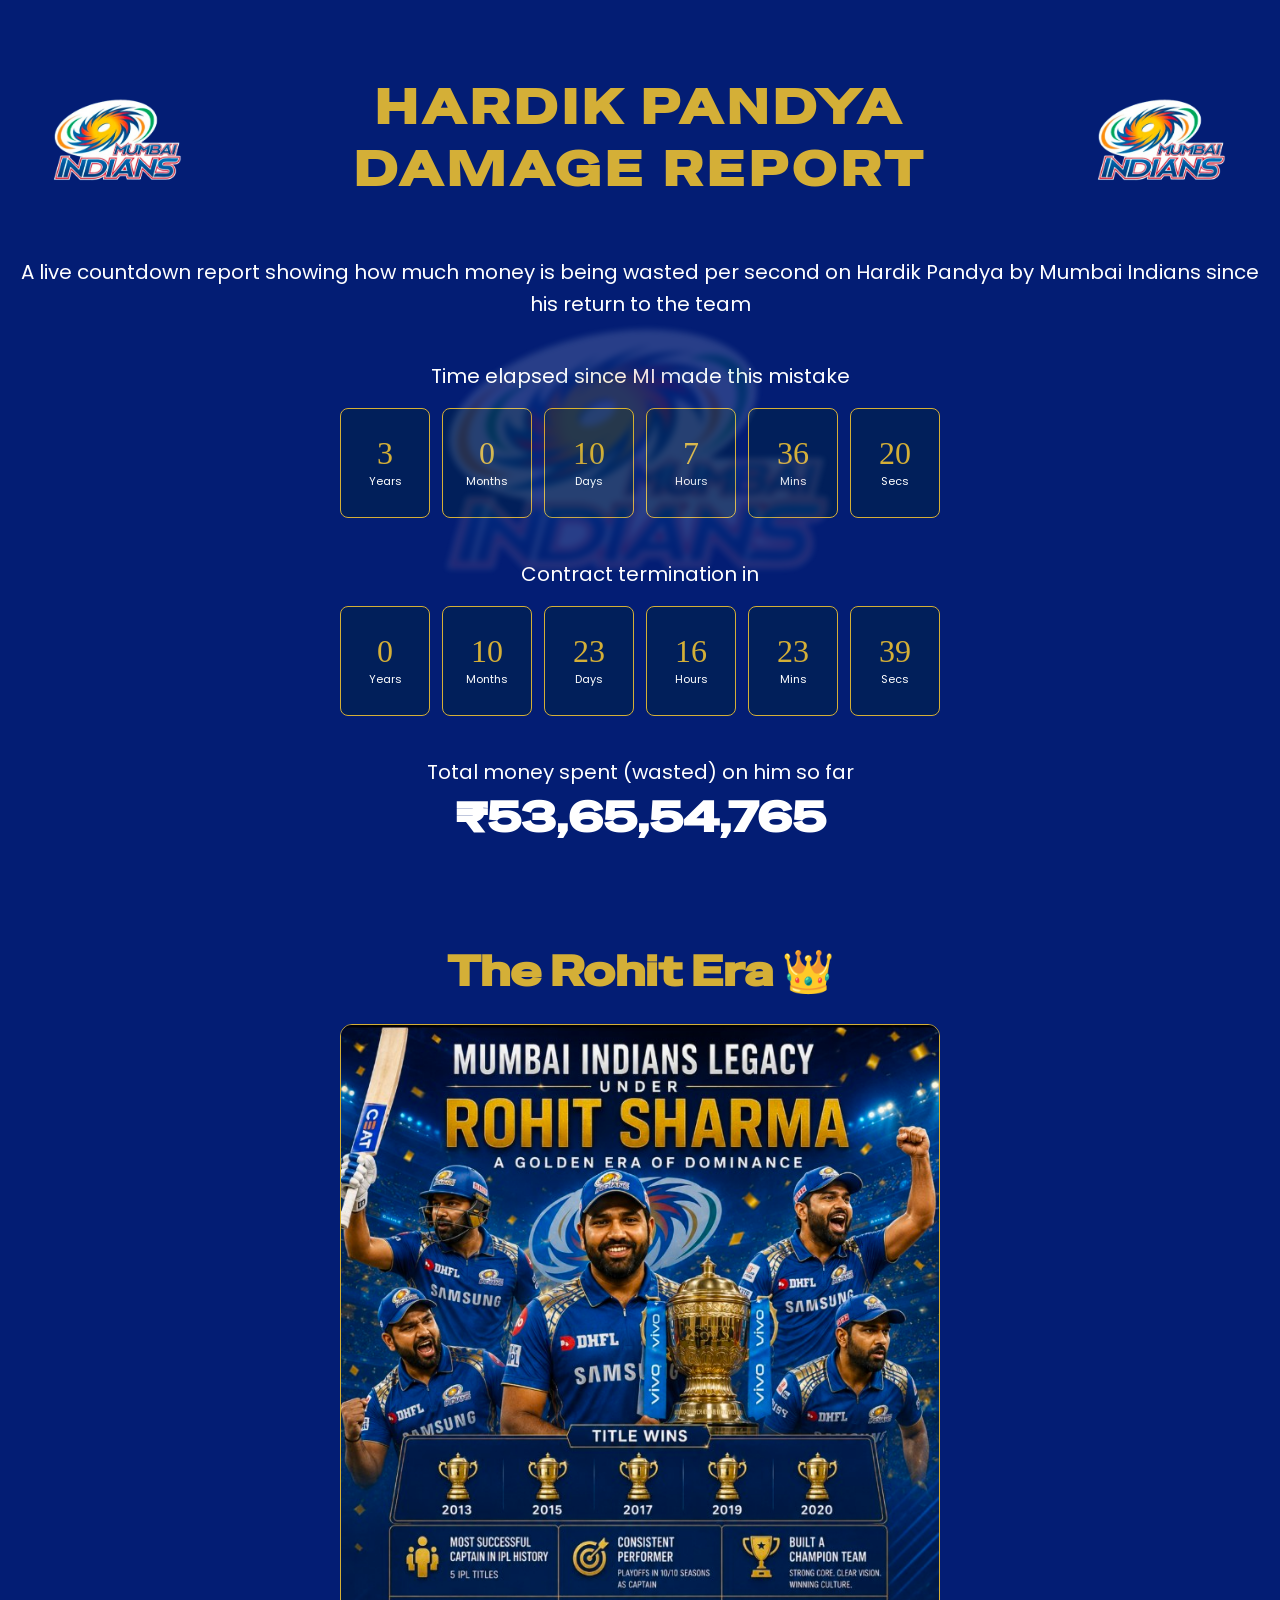
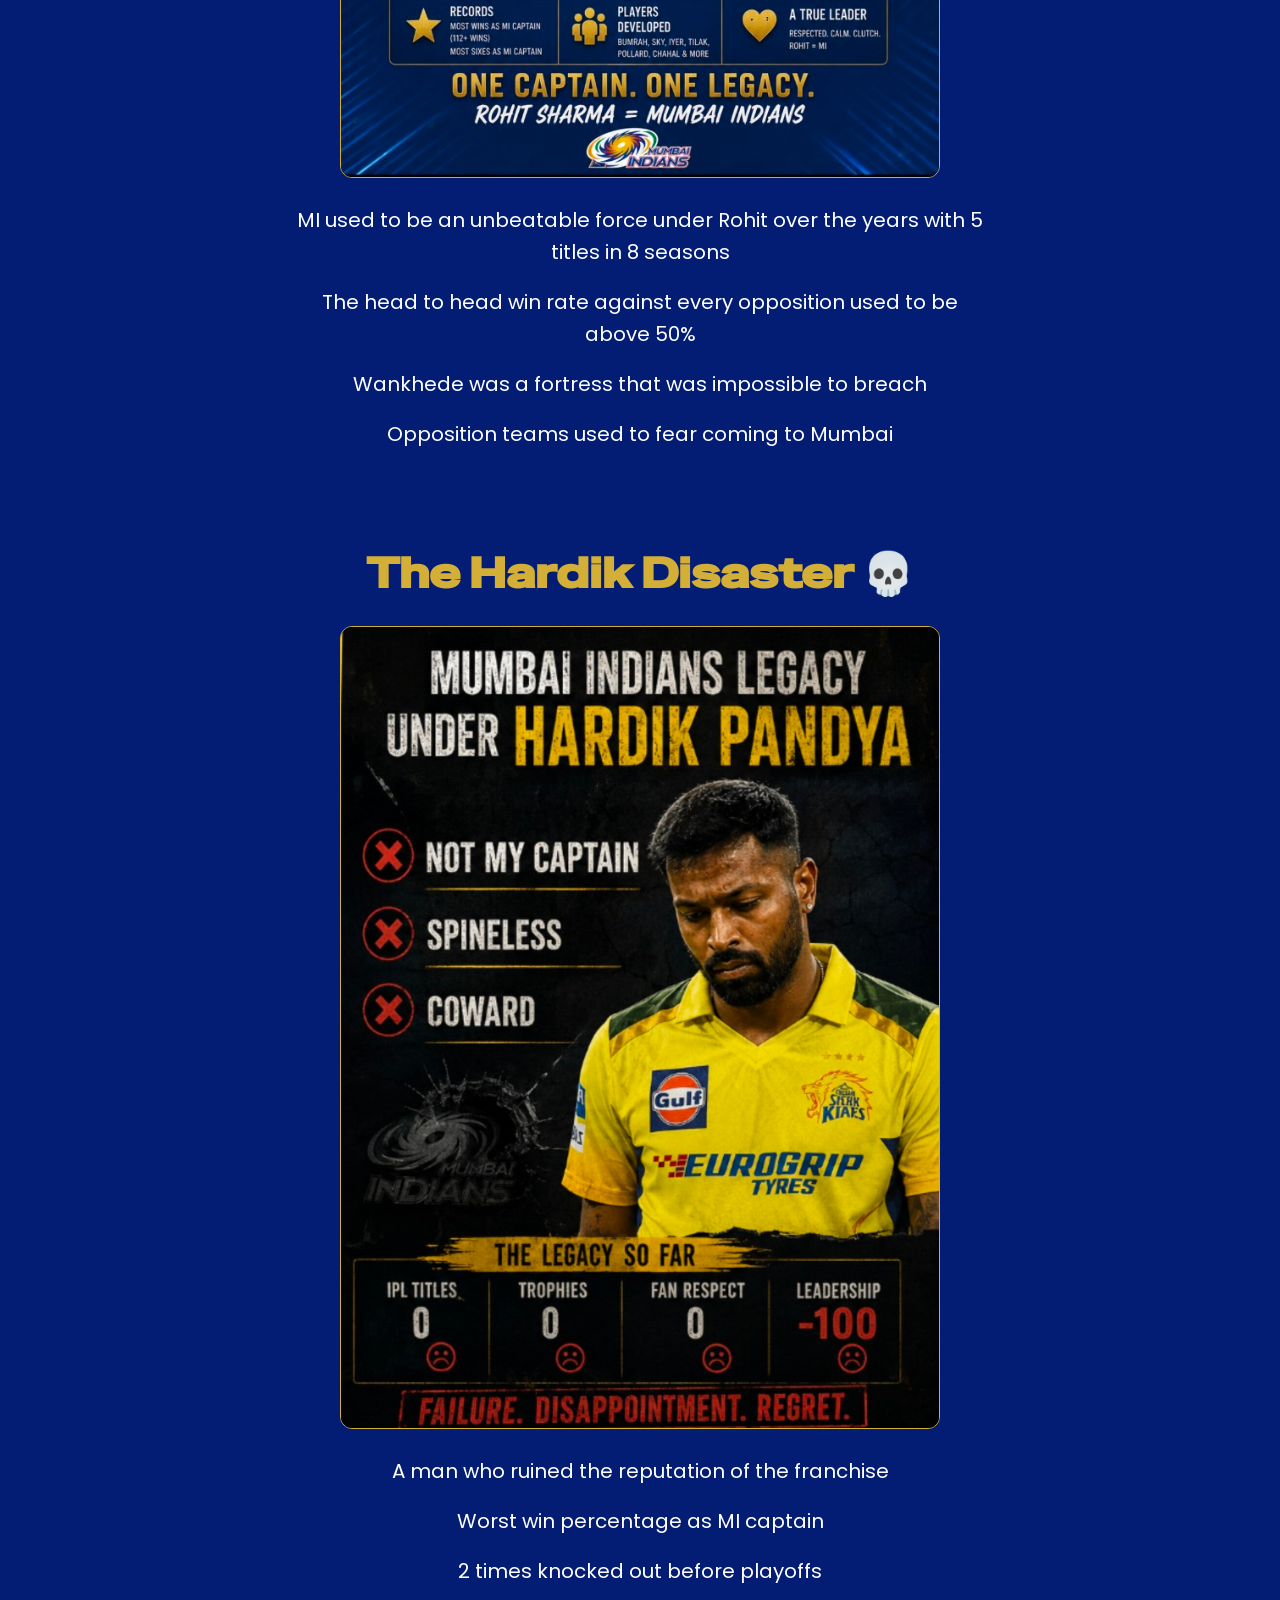
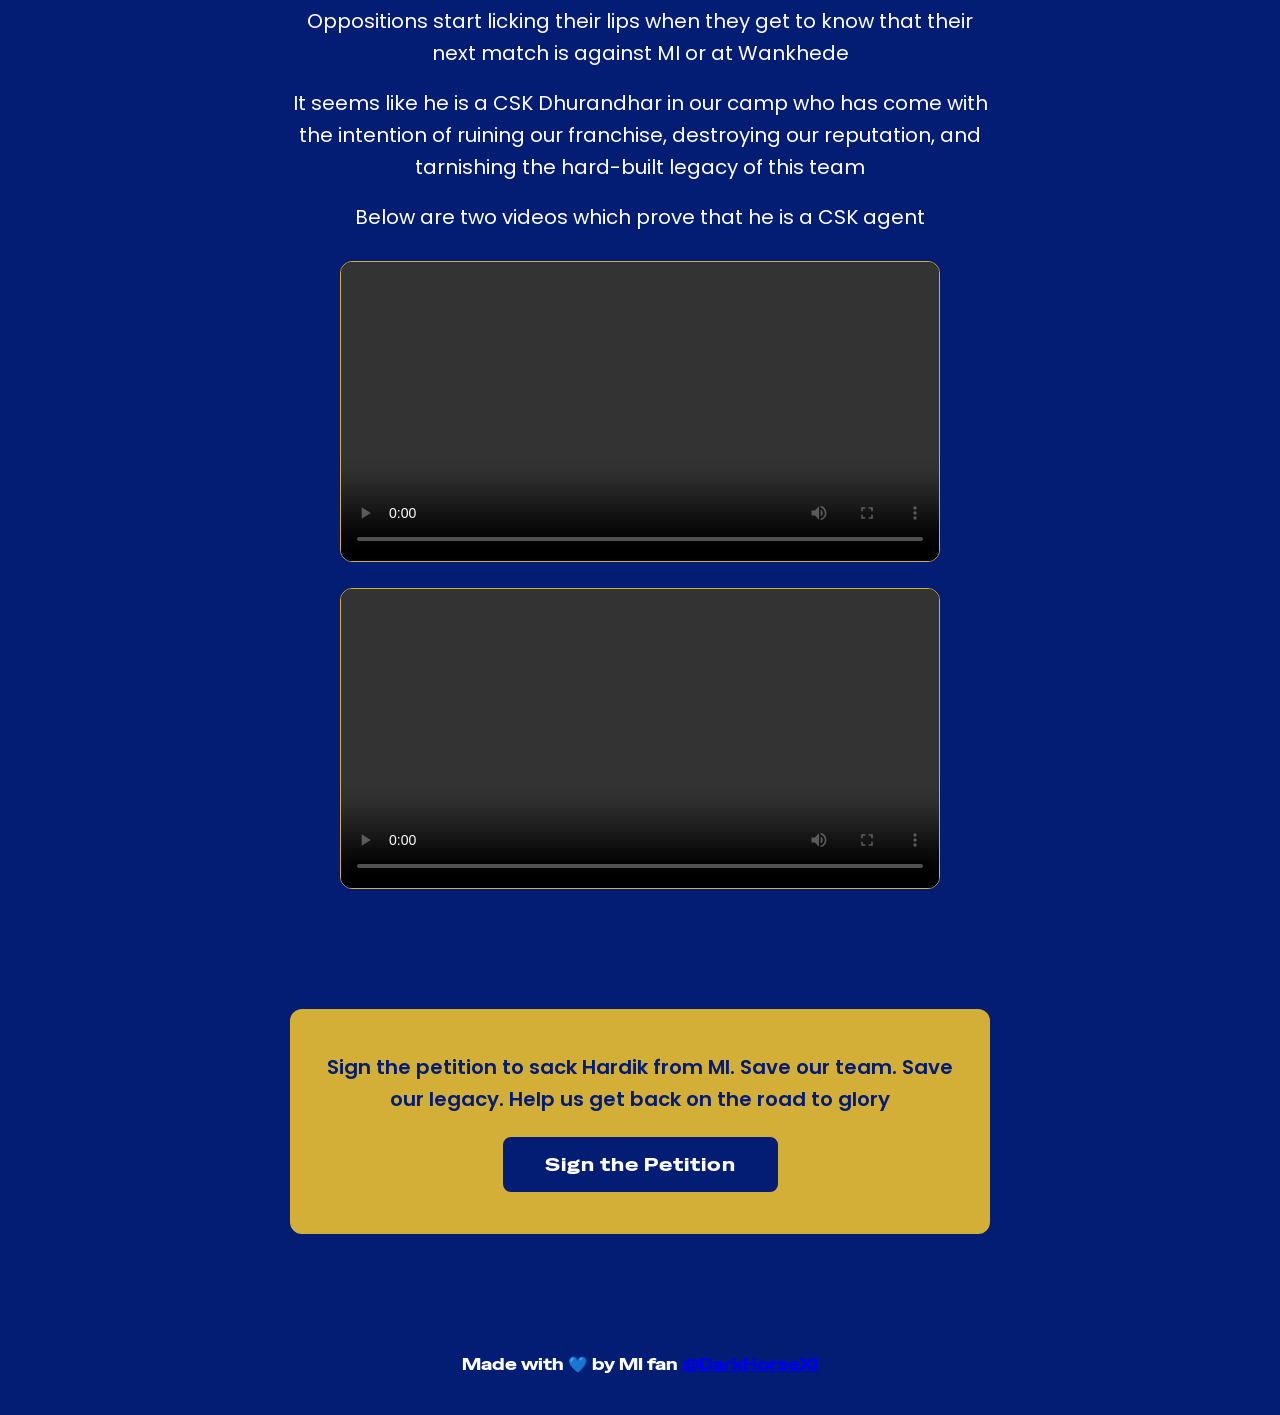
==== commit cdd5fe54: "Update index.html" ====
--- a/index.html
+++ b/index.html
@@ -84,8 +84,8 @@
             <a href="petition.html" class="petition-btn">Sign the Petition</a>
         </div>
 
-        <div style="text-align: center; padding: 24px 0 32px; color: white; font-family: 'Poppins', sans-serif; font-size: 14px; font-weight: 300;">
-            Made with 💙 by MI fan <a href="https://x.com/DarkHorseXI" target="_blank" style="color: white; font-weight: 600; text-decoration: underline;">@DarkHorseXI</a>
+        <div class="footer">
+            Made with 💙 by MI fan <a href="https://x.com/DarkHorseXI" target="_blank">@DarkHorseXI</a>
         </div>
 
     </body>
